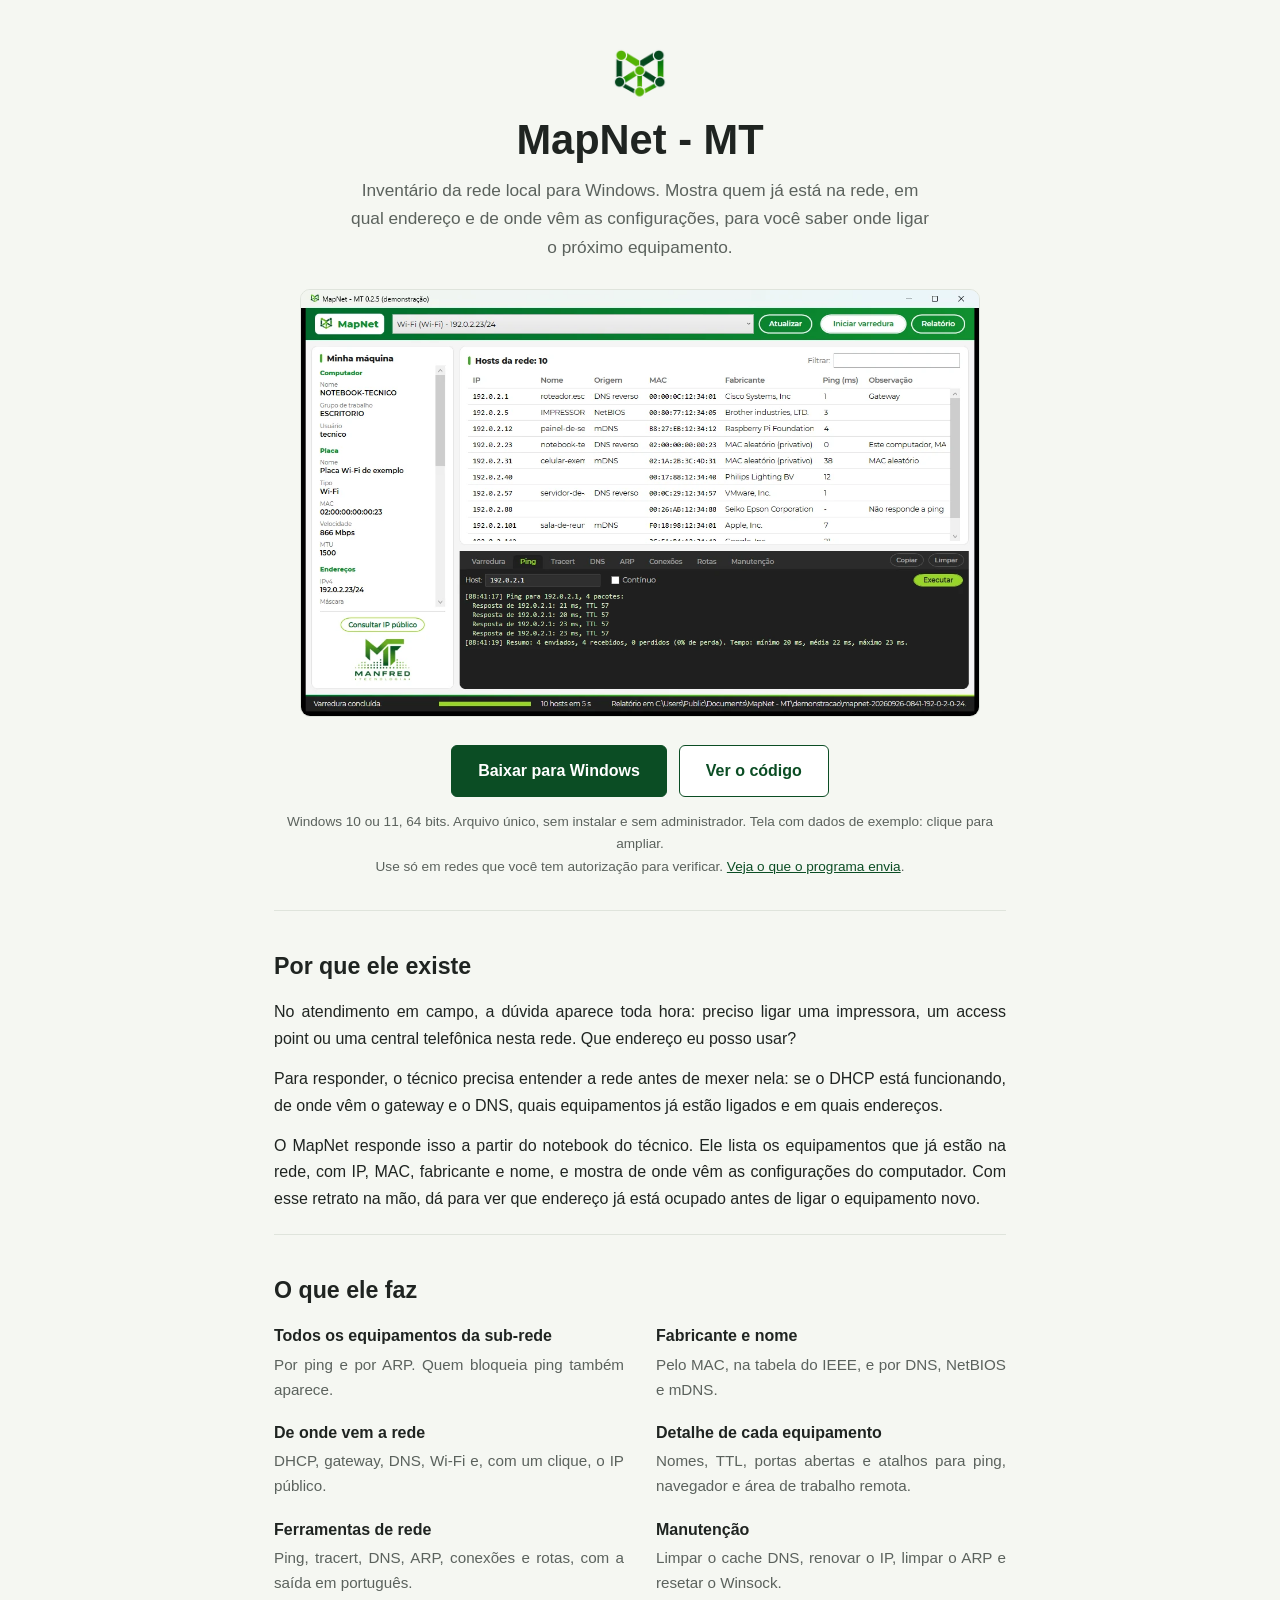
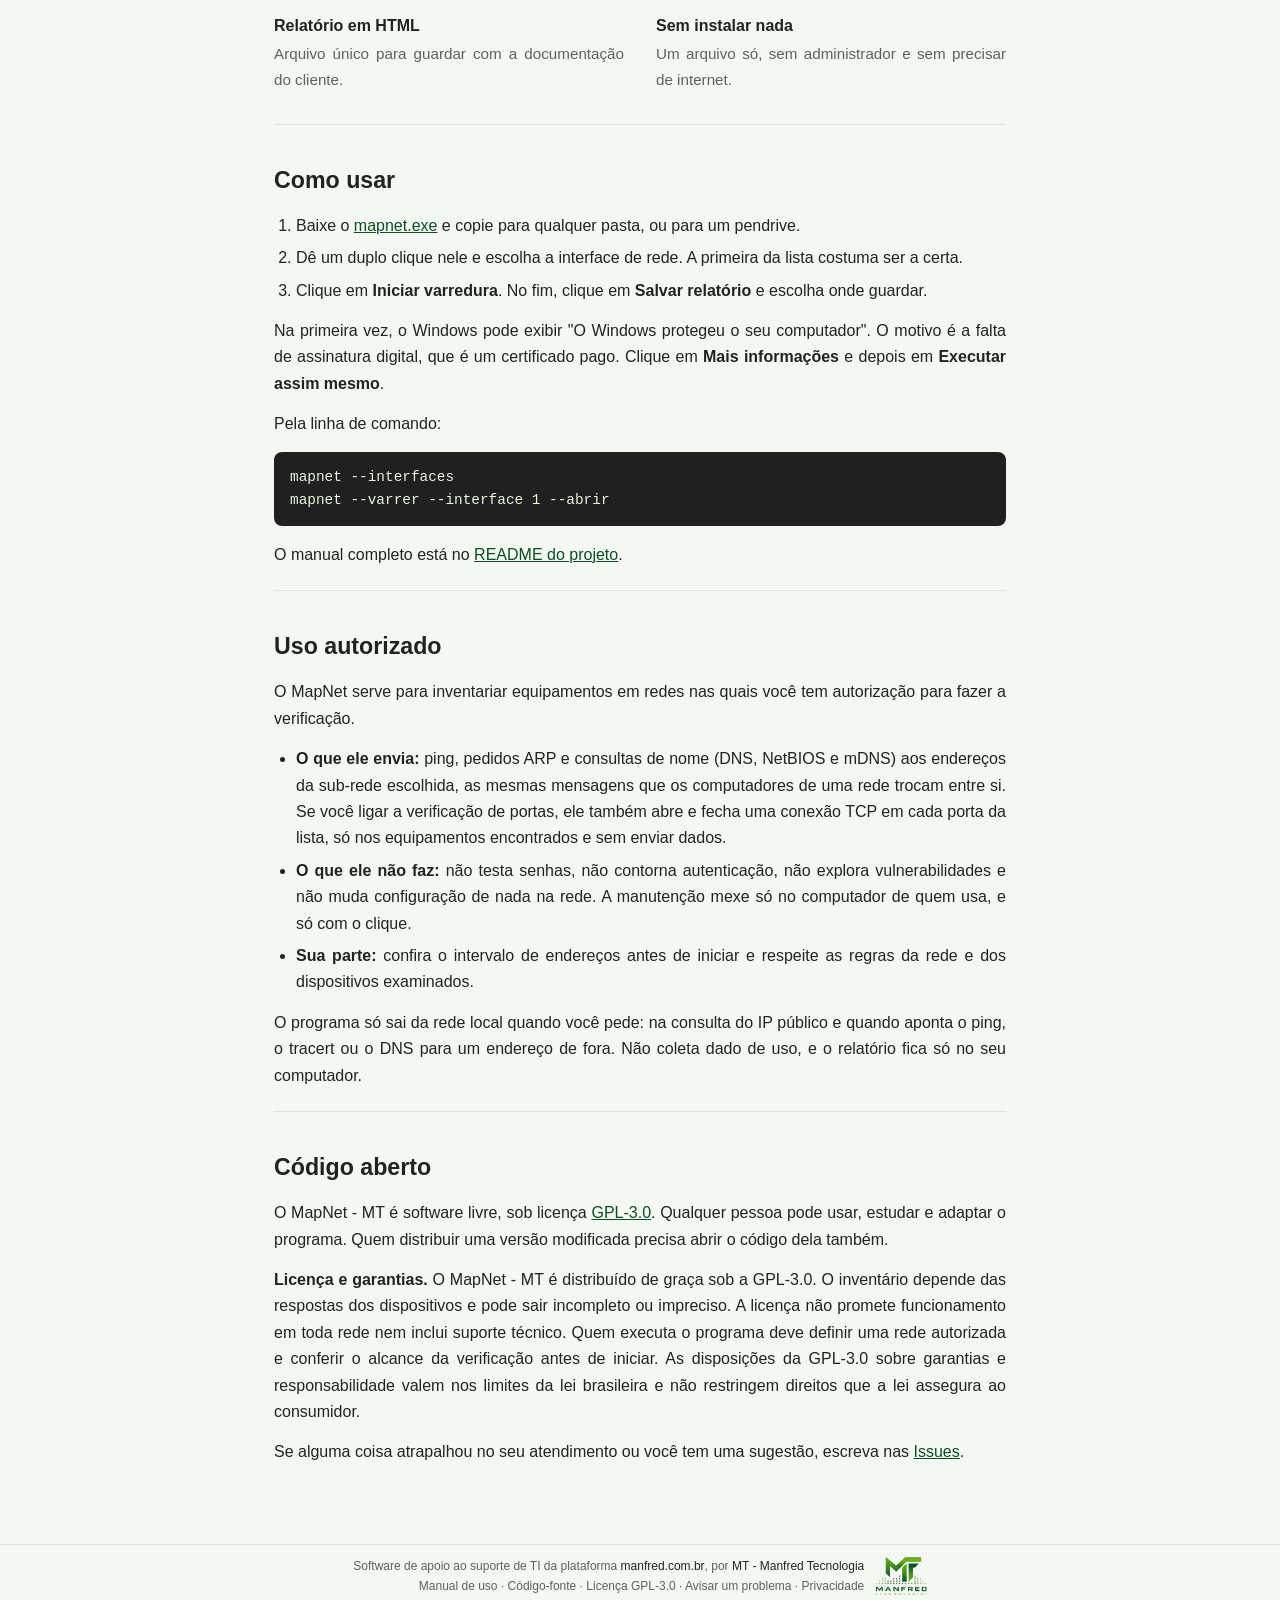
==== public/index.html @ d2693300 "Deixa o relatorio verde, salva so onde o tecnico escolher e sobe o IP publico Tres pedidos do Manfre" ====
<!DOCTYPE html>
<html lang="pt-BR">
<head>
<meta charset="utf-8">
<meta name="viewport" content="width=device-width, initial-scale=1">
<title>MapNet - MT - inventário da rede para Windows</title>
<meta name="description" content="Programa para Windows que mostra quem já está na rede local, em qual endereço e de onde vêm as configurações, para o técnico saber onde ligar o próximo equipamento. Arquivo único, sem instalar e sem administrador. Software livre, da MT - Manfred Tecnologia.">
<link rel="icon" type="image/png" sizes="32x32" href="img/favicon-32.png">
<link rel="apple-touch-icon" href="img/apple-touch-icon.png">
<meta property="og:title" content="MapNet - MT - inventário da rede para Windows">
<meta property="og:description" content="Mostra quem já está na rede, em qual endereço e de onde vêm as configurações. Gratuito e de código aberto.">
<meta property="og:type" content="website">
<meta property="og:url" content="https://mapnet.manfred.com.br/">
<meta property="og:image" content="https://mapnet.manfred.com.br/img/mapnet-simbolo.png">
<link rel="canonical" href="https://mapnet.manfred.com.br/">
<link rel="stylesheet" href="css/site.css">
</head>
<body>

<main>

<header class="topo">
  <img class="topo__simbolo" src="img/mapnet-simbolo.webp" alt="" width="56" height="56">
  <h1>MapNet - MT</h1>
  <p class="topo__frase">Inventário da rede local para Windows. Mostra quem já está na rede, em qual endereço e de onde vêm as configurações, para você saber onde ligar o próximo equipamento.</p>
  <figure class="tela">
    <button type="button" id="abrir-tela" aria-label="Ampliar a tela do programa"><img src="img/mapnet-tela.webp" width="1180" height="740" alt="Janela do MapNet - MT com a tabela de hosts, a coluna Minha máquina e o ping no console"></button>
    <dialog class="ampliada" id="tela-ampliada" aria-label="Tela do programa ampliada"><img src="img/mapnet-tela.webp" width="1180" height="740" alt="Janela do MapNet - MT ampliada"></dialog>
  </figure>
  <div class="acoes">
    <a class="btn btn--primario" href="https://github.com/manfredjr/mapnet/releases/latest/download/mapnet.exe">Baixar para Windows</a>
    <a class="btn btn--secundario" href="https://github.com/manfredjr/mapnet">Ver o código</a>
  </div>
  <p class="nota">Windows 10 ou 11, 64 bits. Arquivo único, sem instalar e sem administrador. Tela com dados de exemplo: clique para ampliar.</p>
  <p class="nota">Use só em redes que você tem autorização para verificar. <a href="#uso-autorizado">Veja o que o programa envia</a>.</p>
</header>

<section>
  <h2>Por que ele existe</h2>
  <p>No atendimento em campo, a dúvida aparece toda hora: preciso ligar uma impressora, um access point ou uma central telefônica nesta rede. Que endereço eu posso usar?</p>
  <p>Para responder, o técnico precisa entender a rede antes de mexer nela: se o DHCP está funcionando, de onde vêm o gateway e o DNS, quais equipamentos já estão ligados e em quais endereços.</p>
  <p>O MapNet responde isso a partir do notebook do técnico. Ele lista os equipamentos que já estão na rede, com IP, MAC, fabricante e nome, e mostra de onde vêm as configurações do computador. Com esse retrato na mão, dá para ver que endereço já está ocupado antes de ligar o equipamento novo.</p>
</section>

<section>
  <h2>O que ele faz</h2>
  <div class="itens">
    <div><h3>Todos os equipamentos da sub-rede</h3><p>Por ping e por ARP. Quem bloqueia ping também aparece.</p></div>
    <div><h3>Fabricante e nome</h3><p>Pelo MAC, na tabela do IEEE, e por DNS, NetBIOS e mDNS.</p></div>
    <div><h3>De onde vem a rede</h3><p>DHCP, gateway, DNS, Wi-Fi e, com um clique, o IP público.</p></div>
    <div><h3>Detalhe de cada equipamento</h3><p>Nomes, TTL, portas abertas e atalhos para ping, navegador e área de trabalho remota.</p></div>
    <div><h3>Ferramentas de rede</h3><p>Ping, tracert, DNS, ARP, conexões e rotas, com a saída em português.</p></div>
    <div><h3>Manutenção</h3><p>Limpar o cache DNS, renovar o IP, limpar o ARP e resetar o Winsock.</p></div>
    <div><h3>Relatório em HTML</h3><p>Arquivo único para guardar com a documentação do cliente.</p></div>
    <div><h3>Sem instalar nada</h3><p>Um arquivo só, sem administrador e sem precisar de internet.</p></div>
  </div>
</section>

<section>
  <h2>Como usar</h2>
  <ol>
    <li>Baixe o <a href="https://github.com/manfredjr/mapnet/releases/latest/download/mapnet.exe">mapnet.exe</a> e copie para qualquer pasta, ou para um pendrive.</li>
    <li>Dê um duplo clique nele e escolha a interface de rede. A primeira da lista costuma ser a certa.</li>
    <li>Clique em <strong>Iniciar varredura</strong>. No fim, clique em <strong>Salvar relatório</strong> e escolha onde guardar.</li>
  </ol>
  <p>Na primeira vez, o Windows pode exibir "O Windows protegeu o seu computador". O motivo é a falta de assinatura digital, que é um certificado pago. Clique em <strong>Mais informações</strong> e depois em <strong>Executar assim mesmo</strong>.</p>
  <p>Pela linha de comando:</p>
  <pre>mapnet --interfaces
mapnet --varrer --interface 1 --abrir</pre>
  <p>O manual completo está no <a href="https://github.com/manfredjr/mapnet#readme">README do projeto</a>.</p>
</section>

<section id="uso-autorizado">
  <h2>Uso autorizado</h2>
  <p>O MapNet serve para inventariar equipamentos em redes nas quais você tem autorização para fazer a verificação.</p>
  <ul>
    <li><strong>O que ele envia:</strong> ping, pedidos ARP e consultas de nome (DNS, NetBIOS e mDNS) aos endereços da sub-rede escolhida, as mesmas mensagens que os computadores de uma rede trocam entre si. Se você ligar a verificação de portas, ele também abre e fecha uma conexão TCP em cada porta da lista, só nos equipamentos encontrados e sem enviar dados.</li>
    <li><strong>O que ele não faz:</strong> não testa senhas, não contorna autenticação, não explora vulnerabilidades e não muda configuração de nada na rede. A manutenção mexe só no computador de quem usa, e só com o clique.</li>
    <li><strong>Sua parte:</strong> confira o intervalo de endereços antes de iniciar e respeite as regras da rede e dos dispositivos examinados.</li>
  </ul>
  <p>O programa só sai da rede local quando você pede: na consulta do IP público e quando aponta o ping, o tracert ou o DNS para um endereço de fora. Não coleta dado de uso, e o relatório fica só no seu computador.</p>
</section>

<section>
  <h2>Código aberto</h2>
  <p>O MapNet - MT é software livre, sob licença <a href="https://github.com/manfredjr/mapnet/blob/main/LICENSE">GPL-3.0</a>. Qualquer pessoa pode usar, estudar e adaptar o programa. Quem distribuir uma versão modificada precisa abrir o código dela também.</p>
  <p><strong>Licença e garantias.</strong> O MapNet - MT é distribuído de graça sob a GPL-3.0. O inventário depende das respostas dos dispositivos e pode sair incompleto ou impreciso. A licença não promete funcionamento em toda rede nem inclui suporte técnico. Quem executa o programa deve definir uma rede autorizada e conferir o alcance da verificação antes de iniciar. As disposições da GPL-3.0 sobre garantias e responsabilidade valem nos limites da lei brasileira e não restringem direitos que a lei assegura ao consumidor.</p>
  <p>Se alguma coisa atrapalhou no seu atendimento ou você tem uma sugestão, escreva nas <a href="https://github.com/manfredjr/mapnet/issues">Issues</a>.</p>
</section>

</main>

<footer class="rodape">
  <div class="rodape__base">
    <div class="rodape__credito">
      <p>Software de apoio ao suporte de TI da plataforma <a href="https://www.manfred.com.br" target="_blank" rel="noopener"><strong>manfred.com.br</strong></a>, por <a href="https://www.manfred.com.br" target="_blank" rel="noopener"><strong>MT - Manfred Tecnologia</strong></a></p>
      <p>
        <a href="https://github.com/manfredjr/mapnet#readme">Manual de uso</a> &middot;
        <a href="https://github.com/manfredjr/mapnet">Código-fonte</a> &middot;
        <a href="https://github.com/manfredjr/mapnet/blob/main/LICENSE">Licença GPL-3.0</a> &middot;
        <a href="https://github.com/manfredjr/mapnet/issues">Avisar um problema</a> &middot;
        <a href="privacidade.html">Privacidade</a>
      </p>
    </div>
    <a class="rodape__selo" href="https://www.manfred.com.br" target="_blank" rel="noopener" aria-label="MT - Manfred Tecnologia">
      <img src="img/logo-128.webp" alt="MT - Manfred Tecnologia" width="85" height="64" loading="lazy">
    </a>
  </div>
</footer>

<script>
  // Amplia a tela do programa. O Esc fecha pelo proprio dialog; o clique na imagem ampliada tambem fecha.
  (function () {
    var janela = document.getElementById("tela-ampliada");
    document.getElementById("abrir-tela").addEventListener("click", function () { janela.showModal(); });
    janela.addEventListener("click", function () { janela.close(); });
  })();
</script>
</body>
</html>
---- public/css/site.css ----
/* Estilo do site do MapNet - MT, no mesmo padrão dos outros produtos da MT:
   coluna única e estreita, texto curto, superfícies planas. */
:root {
  --verde-escuro: #0b4d24;
  --verde: #0F8F2F;
  --verde-claro: #9AD52B;
  --fundo: #f5f7f2;
  --texto: #1f2421;
  --suave: #5b625d;
  --borda: #dfe4dc;
  --grafite: #202020;
  --branco: #ffffff;
}
*, *::before, *::after { box-sizing: border-box; margin: 0; padding: 0; }
body {
  font-family: -apple-system, BlinkMacSystemFont, "Segoe UI", Roboto, Arial, sans-serif;
  font-size: 16px; line-height: 1.65; color: var(--texto); background: var(--fundo);
  display: flex; flex-direction: column; min-height: 100vh;
}
main { flex: 1; width: 100%; max-width: 780px; margin: 0 auto; padding: 0 24px 56px; }
img { max-width: 100%; display: block; height: auto; }
a { color: var(--verde-escuro); }

/* Topo */
.topo { text-align: center; padding: 48px 0 32px; border-bottom: 1px solid var(--borda); }
.topo__simbolo { width: 56px; height: 56px; margin: 0 auto 12px; }
.topo h1 { font-size: 2.6rem; font-weight: 800; line-height: 1.15; margin-bottom: 12px; }
.topo__frase { color: var(--suave); font-size: 1.08rem; max-width: 34em; margin: 0 auto 28px; }
.tela { margin: 0 auto 28px; max-width: 680px; }
.tela button { display: block; width: 100%; padding: 0; border: 0; background: none; cursor: zoom-in; }
.tela img { width: 100%; border-radius: 10px; border: 1px solid var(--borda); }
.ampliada { border: 0; padding: 0; background: none; max-width: 96vw; max-height: 94vh; margin: auto; cursor: zoom-out; }
.ampliada::backdrop { background: rgba(0, 0, 0, 0.78); }
.ampliada img { max-width: 96vw; max-height: 94vh; width: auto; border-radius: 8px; }
.acoes { display: flex; justify-content: center; flex-wrap: wrap; gap: 12px; margin-bottom: 14px; }
.btn { display: inline-block; padding: 12px 26px; border-radius: 6px; font-weight: 600; text-decoration: none; border: 1px solid var(--verde-escuro); }
.btn--primario { background: var(--verde-escuro); color: var(--branco); }
.btn--primario:hover { background: var(--verde); border-color: var(--verde); }
.btn--secundario { color: var(--verde-escuro); background: var(--branco); }
.btn--secundario:hover { background: var(--fundo); }
.nota { font-size: 0.85rem; color: var(--suave); }

/* Seções */
section { padding: 36px 0 8px; border-bottom: 1px solid var(--borda); }
section:last-of-type { border-bottom: 0; }
h2 { font-size: 1.45rem; font-weight: 700; margin-bottom: 14px; }
section p { margin-bottom: 14px; }
/* Texto corrido justificado, com hifenização pelo idioma da página (lang="pt-BR").
   O topo e o rodapé continuam centralizados. */
section p, section li { text-align: justify; hyphens: auto; -webkit-hyphens: auto; }
.itens { display: grid; grid-template-columns: repeat(2, 1fr); gap: 18px 32px; margin-bottom: 24px; }
@media (max-width: 640px) { .itens { grid-template-columns: 1fr; } .topo h1 { font-size: 2.1rem; } }
.itens h3 { font-size: 1rem; font-weight: 700; margin-bottom: 2px; }
.itens p { color: var(--suave); font-size: 0.95rem; margin: 0; }
ol, ul { padding-left: 22px; margin-bottom: 14px; }
li { margin-bottom: 6px; }
pre { background: var(--grafite); color: #e8f5d8; border-radius: 8px; padding: 14px 16px; overflow-x: auto; margin-bottom: 16px; font: 0.9rem/1.6 Consolas, "Courier New", monospace; }

/* Rodapé */
/* Mesmo formato do rodapé do CronoAula: fundo da página, linha fina em cima,
   letra pequena na cor apagada e o logo da MT ao lado. Só os nomes ganham destaque. */
.rodape { border-top: 1px solid var(--borda); color: var(--suave); }
.rodape a { color: var(--suave); text-decoration: none; }
.rodape a:hover { text-decoration: underline; }
.rodape__base { padding: 12px 16px; font-size: 0.75rem; display: flex; align-items: center; justify-content: center; gap: 12px; flex-wrap: wrap; max-width: 780px; margin: 0 auto; }
.rodape__credito { text-align: right; line-height: 1.5; }
.rodape__credito p + p { margin-top: 2px; }
.rodape__credito strong { color: var(--texto); font-weight: 500; }
/* O logo tem a altura das duas linhas do crédito: 2 x 1.5em mais 2px entre elas. */
.rodape__selo { display: flex; align-items: center; }
.rodape__selo img { height: calc(3em + 2px); width: auto; }
@media (max-width: 600px) { .rodape__credito { text-align: center; } .rodape__selo { order: -1; } }
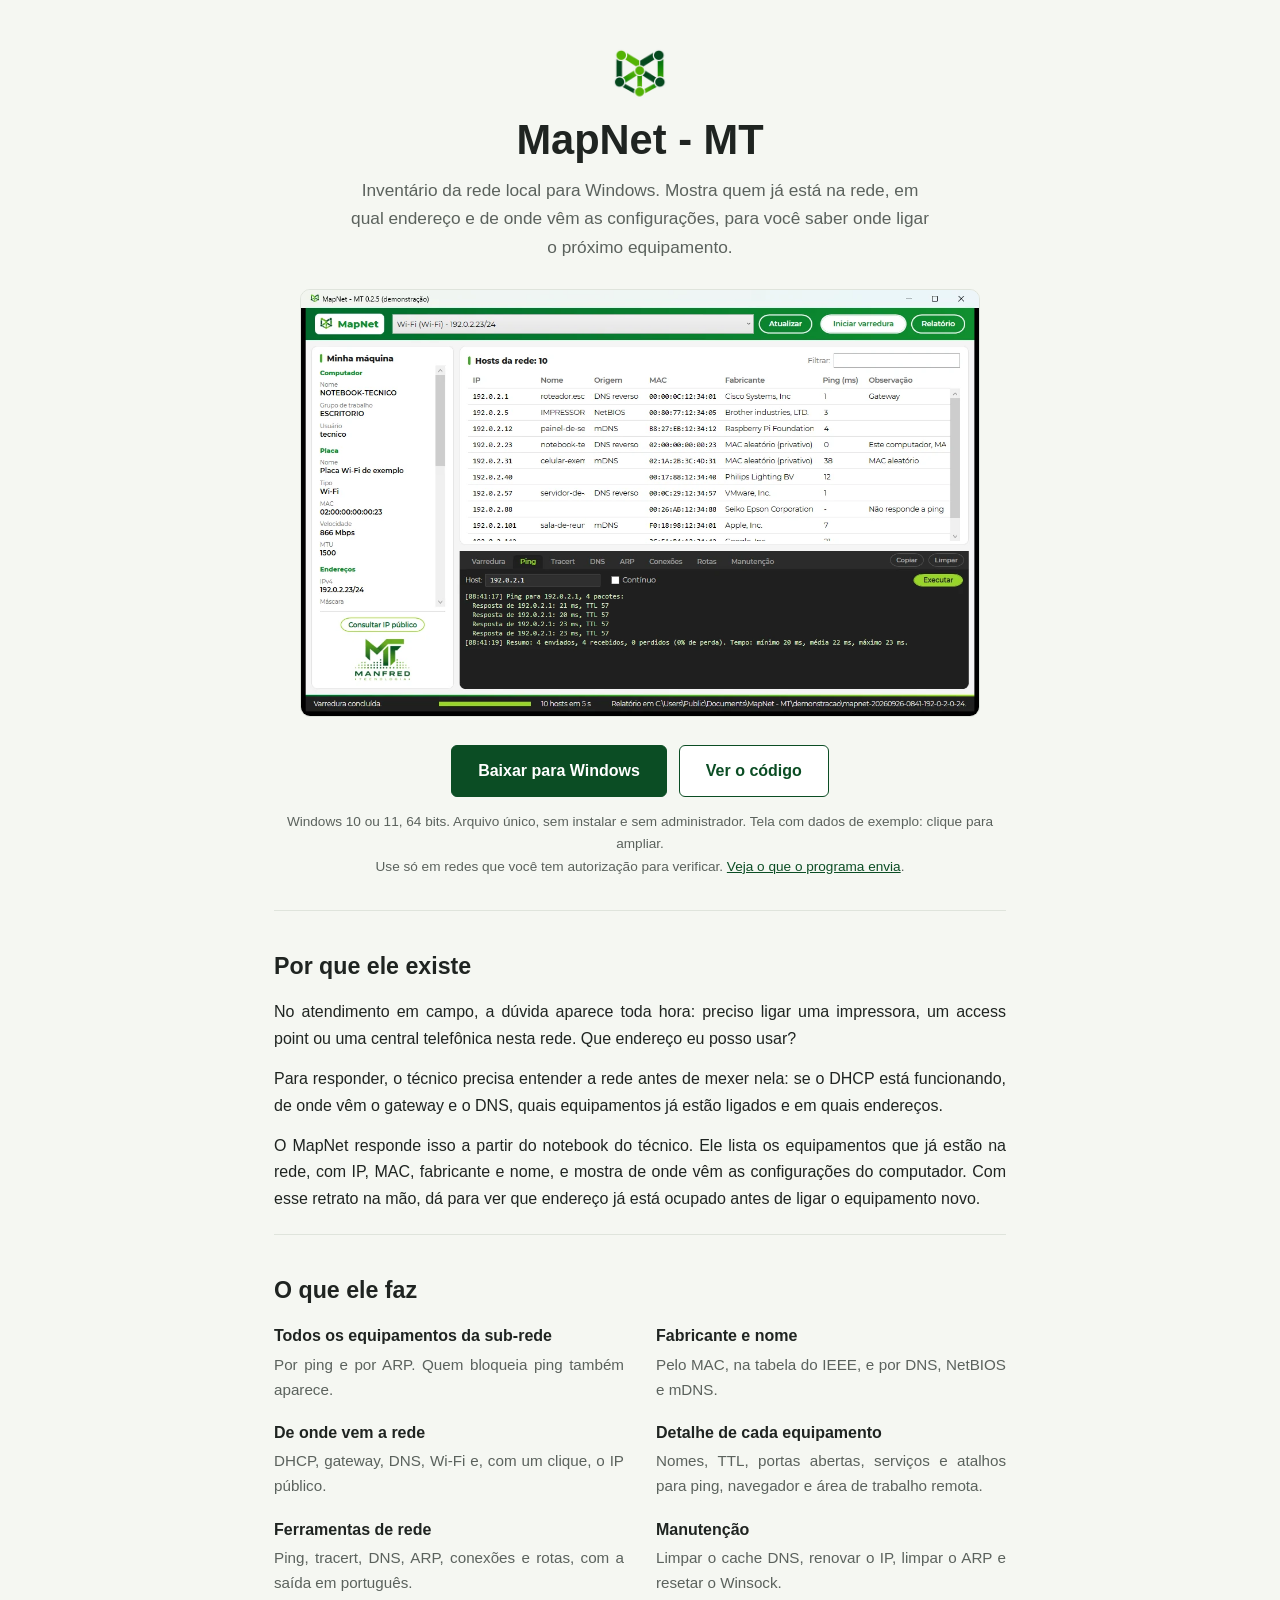
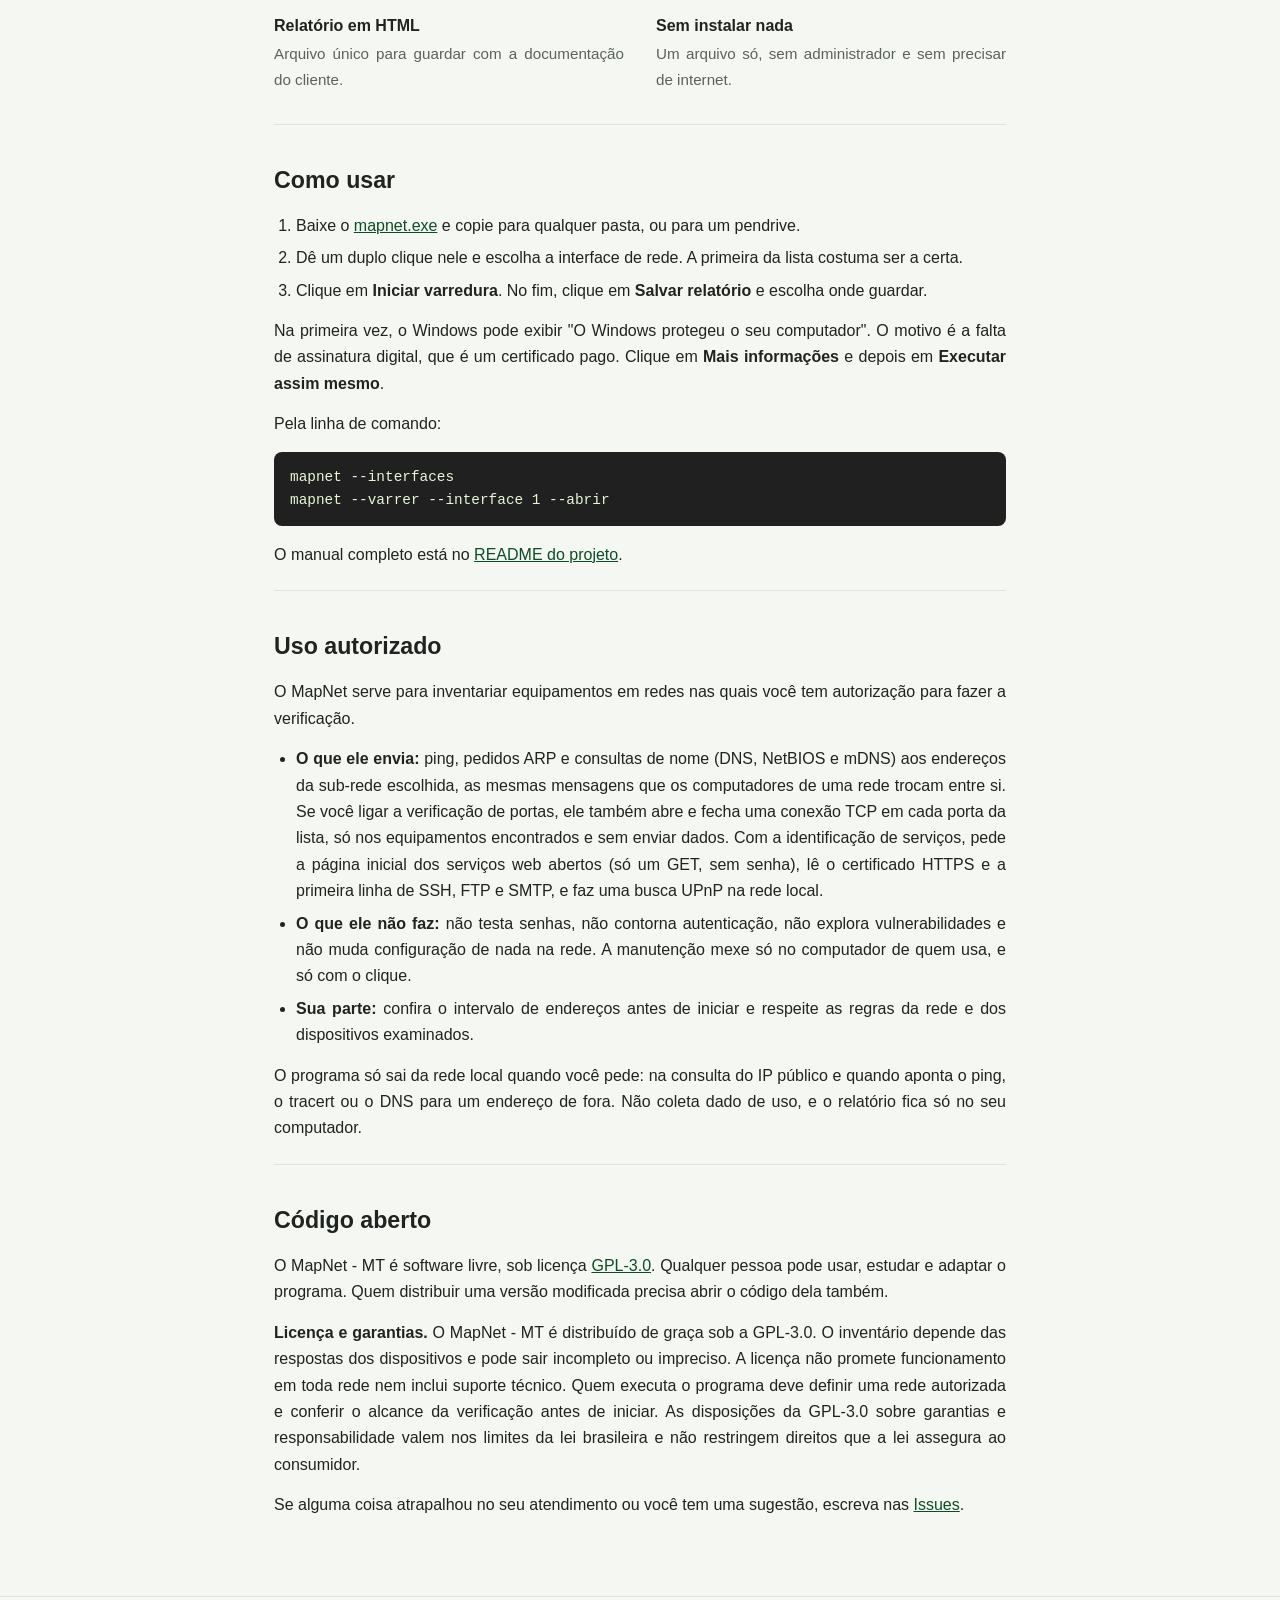
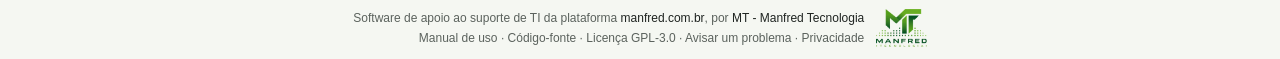
==== commit d7b27d1e: "Identifica os servicos das portas abertas Fatia 8, que sai como v0.4.0. Nas portas que a etapa de po" ====
--- a/public/index.html
+++ b/public/index.html
@@ -48,7 +48,7 @@
     <div><h3>Todos os equipamentos da sub-rede</h3><p>Por ping e por ARP. Quem bloqueia ping também aparece.</p></div>
     <div><h3>Fabricante e nome</h3><p>Pelo MAC, na tabela do IEEE, e por DNS, NetBIOS e mDNS.</p></div>
     <div><h3>De onde vem a rede</h3><p>DHCP, gateway, DNS, Wi-Fi e, com um clique, o IP público.</p></div>
-    <div><h3>Detalhe de cada equipamento</h3><p>Nomes, TTL, portas abertas e atalhos para ping, navegador e área de trabalho remota.</p></div>
+    <div><h3>Detalhe de cada equipamento</h3><p>Nomes, TTL, portas abertas, serviços e atalhos para ping, navegador e área de trabalho remota.</p></div>
     <div><h3>Ferramentas de rede</h3><p>Ping, tracert, DNS, ARP, conexões e rotas, com a saída em português.</p></div>
     <div><h3>Manutenção</h3><p>Limpar o cache DNS, renovar o IP, limpar o ARP e resetar o Winsock.</p></div>
     <div><h3>Relatório em HTML</h3><p>Arquivo único para guardar com a documentação do cliente.</p></div>
@@ -74,7 +74,7 @@
   <h2>Uso autorizado</h2>
   <p>O MapNet serve para inventariar equipamentos em redes nas quais você tem autorização para fazer a verificação.</p>
   <ul>
-    <li><strong>O que ele envia:</strong> ping, pedidos ARP e consultas de nome (DNS, NetBIOS e mDNS) aos endereços da sub-rede escolhida, as mesmas mensagens que os computadores de uma rede trocam entre si. Se você ligar a verificação de portas, ele também abre e fecha uma conexão TCP em cada porta da lista, só nos equipamentos encontrados e sem enviar dados.</li>
+    <li><strong>O que ele envia:</strong> ping, pedidos ARP e consultas de nome (DNS, NetBIOS e mDNS) aos endereços da sub-rede escolhida, as mesmas mensagens que os computadores de uma rede trocam entre si. Se você ligar a verificação de portas, ele também abre e fecha uma conexão TCP em cada porta da lista, só nos equipamentos encontrados e sem enviar dados. Com a identificação de serviços, pede a página inicial dos serviços web abertos (só um GET, sem senha), lê o certificado HTTPS e a primeira linha de SSH, FTP e SMTP, e faz uma busca UPnP na rede local.</li>
     <li><strong>O que ele não faz:</strong> não testa senhas, não contorna autenticação, não explora vulnerabilidades e não muda configuração de nada na rede. A manutenção mexe só no computador de quem usa, e só com o clique.</li>
     <li><strong>Sua parte:</strong> confira o intervalo de endereços antes de iniciar e respeite as regras da rede e dos dispositivos examinados.</li>
   </ul>
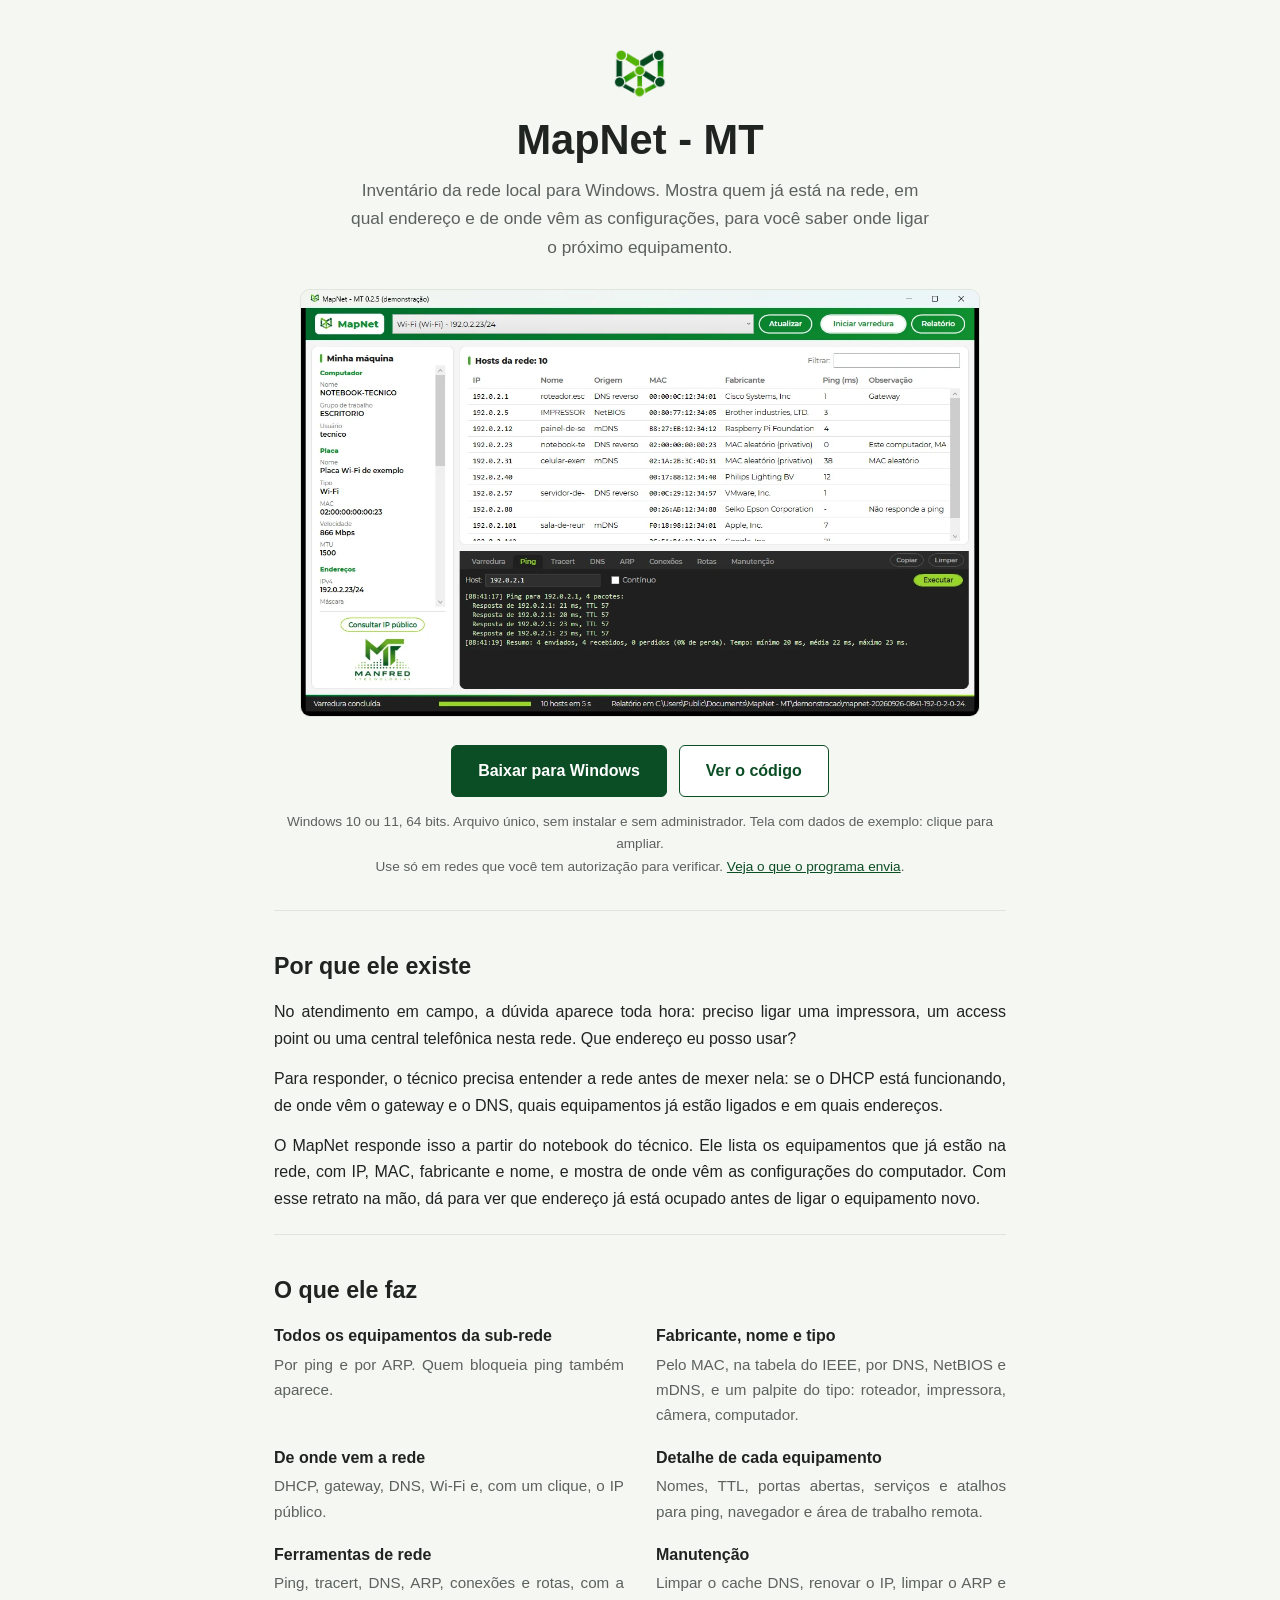
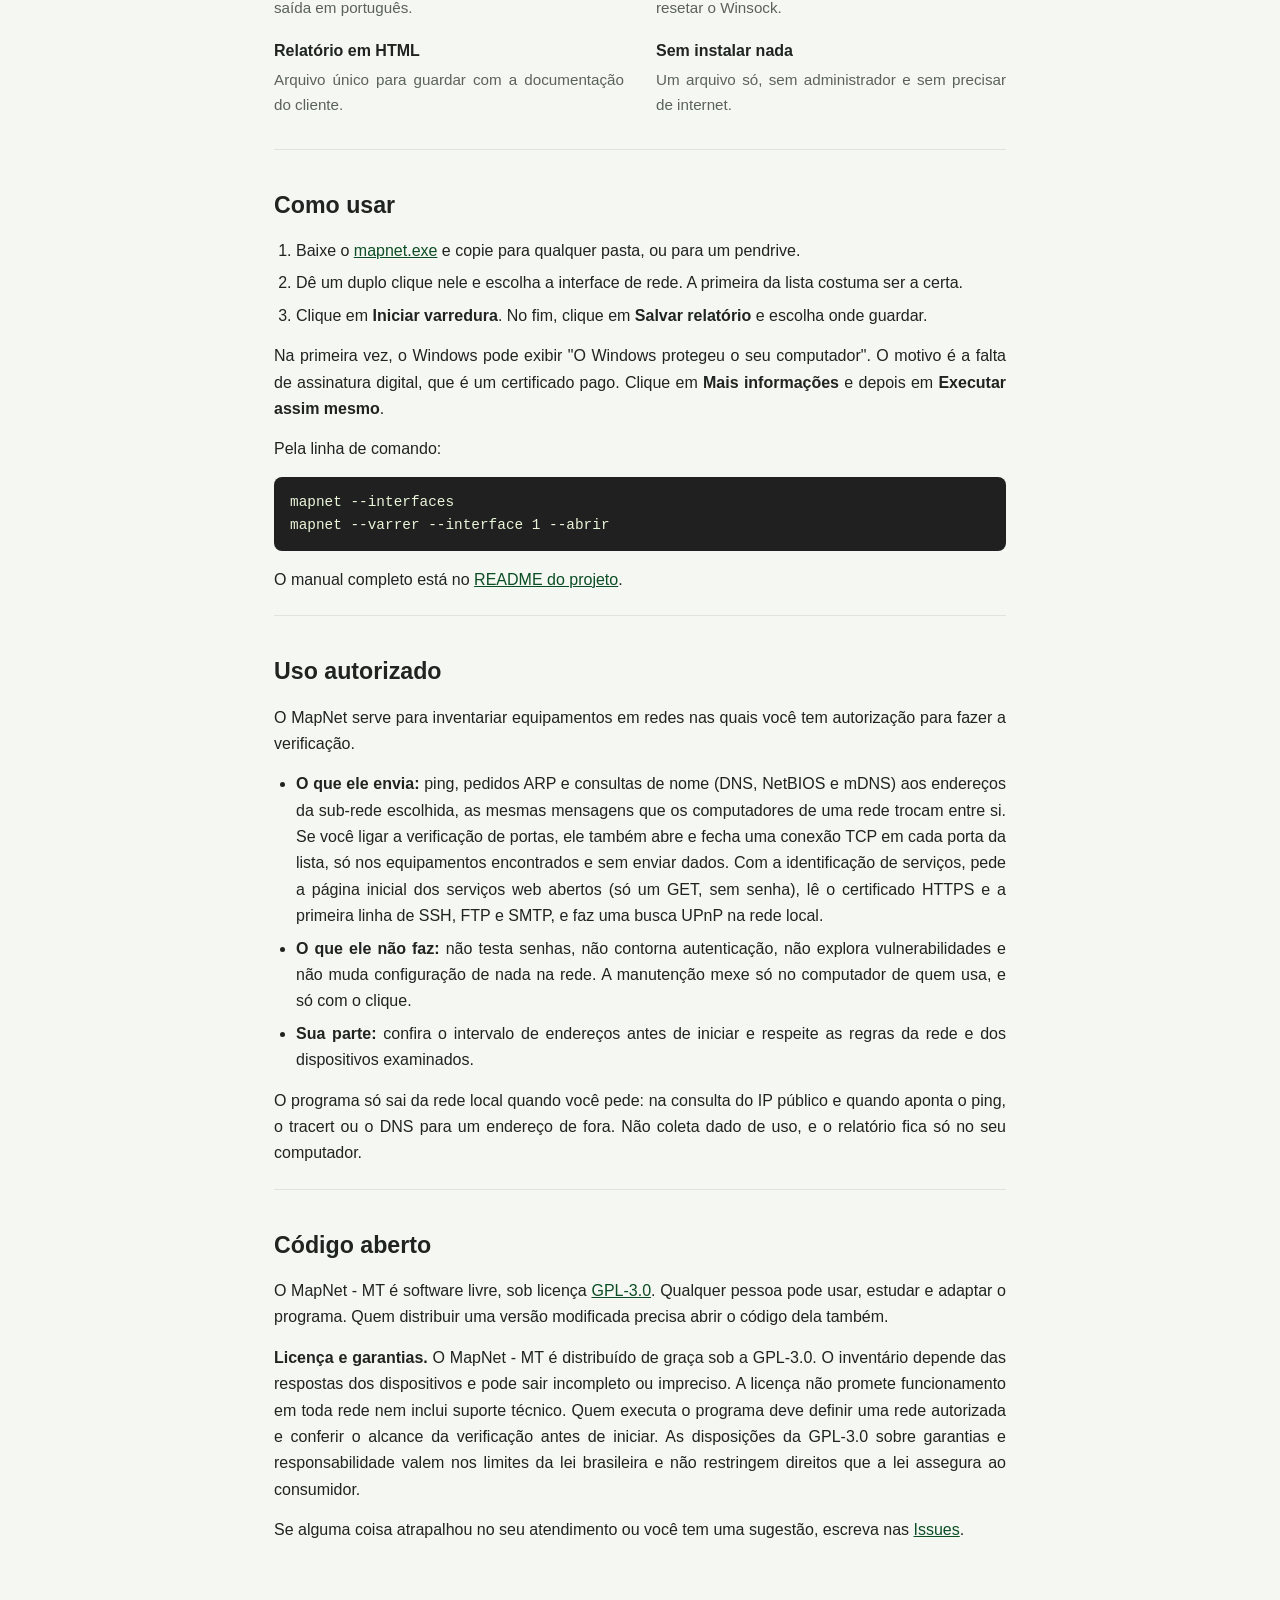
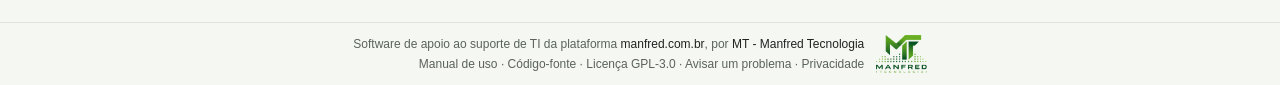
==== commit dbd53c66: "Classifica o tipo provavel de cada equipamento Fatia 9, que sai como v0.5.0, escrita com o plano no " ====
--- a/public/index.html
+++ b/public/index.html
@@ -46,7 +46,7 @@
   <h2>O que ele faz</h2>
   <div class="itens">
     <div><h3>Todos os equipamentos da sub-rede</h3><p>Por ping e por ARP. Quem bloqueia ping também aparece.</p></div>
-    <div><h3>Fabricante e nome</h3><p>Pelo MAC, na tabela do IEEE, e por DNS, NetBIOS e mDNS.</p></div>
+    <div><h3>Fabricante, nome e tipo</h3><p>Pelo MAC, na tabela do IEEE, por DNS, NetBIOS e mDNS, e um palpite do tipo: roteador, impressora, câmera, computador.</p></div>
     <div><h3>De onde vem a rede</h3><p>DHCP, gateway, DNS, Wi-Fi e, com um clique, o IP público.</p></div>
     <div><h3>Detalhe de cada equipamento</h3><p>Nomes, TTL, portas abertas, serviços e atalhos para ping, navegador e área de trabalho remota.</p></div>
     <div><h3>Ferramentas de rede</h3><p>Ping, tracert, DNS, ARP, conexões e rotas, com a saída em português.</p></div>
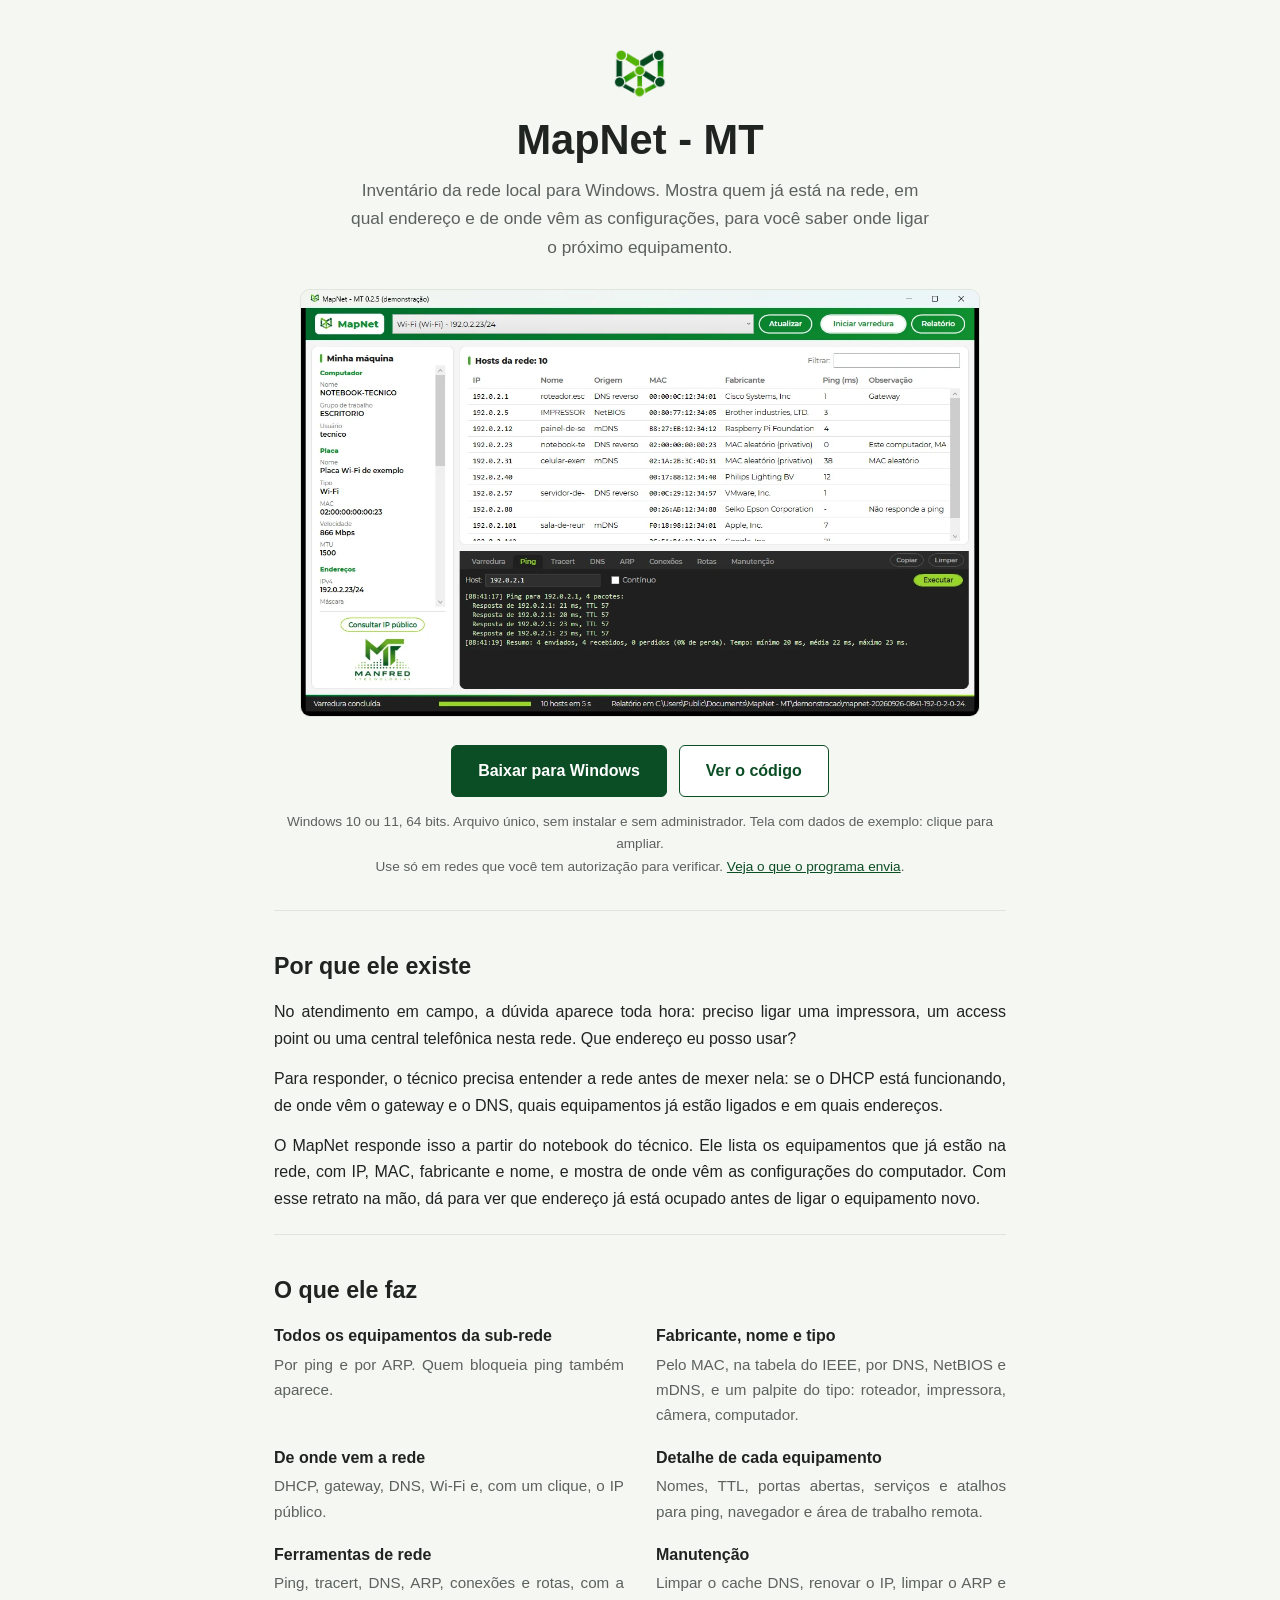
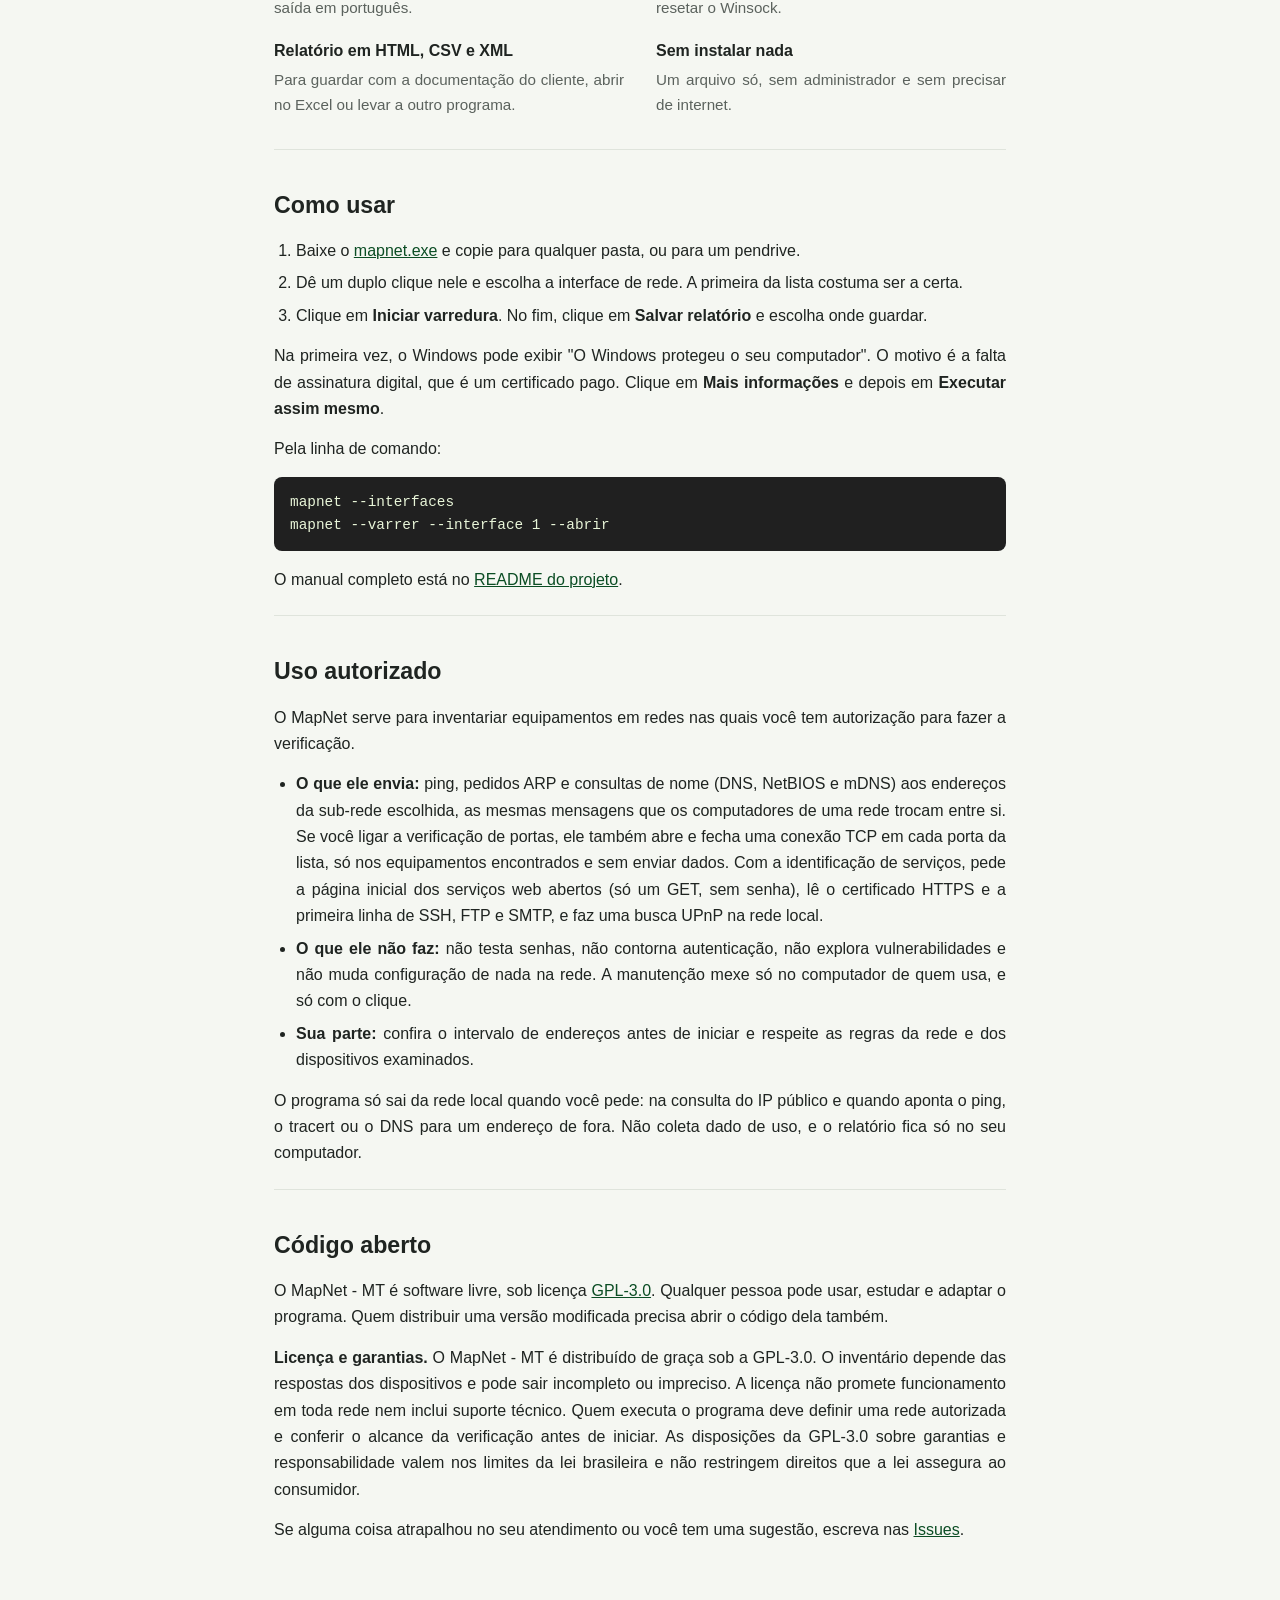
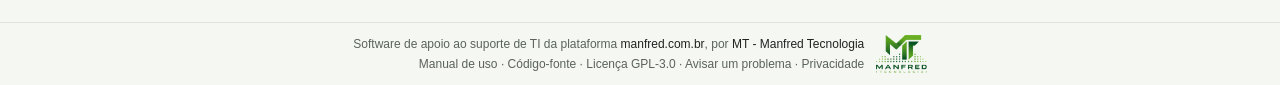
==== commit 38b78da0: "Grava o relatorio tambem em CSV e XML Fatia 10, que fecha a versao 1.0 e sai como v1.0.0.  O CSV tem" ====
--- a/public/index.html
+++ b/public/index.html
@@ -51,7 +51,7 @@
     <div><h3>Detalhe de cada equipamento</h3><p>Nomes, TTL, portas abertas, serviços e atalhos para ping, navegador e área de trabalho remota.</p></div>
     <div><h3>Ferramentas de rede</h3><p>Ping, tracert, DNS, ARP, conexões e rotas, com a saída em português.</p></div>
     <div><h3>Manutenção</h3><p>Limpar o cache DNS, renovar o IP, limpar o ARP e resetar o Winsock.</p></div>
-    <div><h3>Relatório em HTML</h3><p>Arquivo único para guardar com a documentação do cliente.</p></div>
+    <div><h3>Relatório em HTML, CSV e XML</h3><p>Para guardar com a documentação do cliente, abrir no Excel ou levar a outro programa.</p></div>
     <div><h3>Sem instalar nada</h3><p>Um arquivo só, sem administrador e sem precisar de internet.</p></div>
   </div>
 </section>
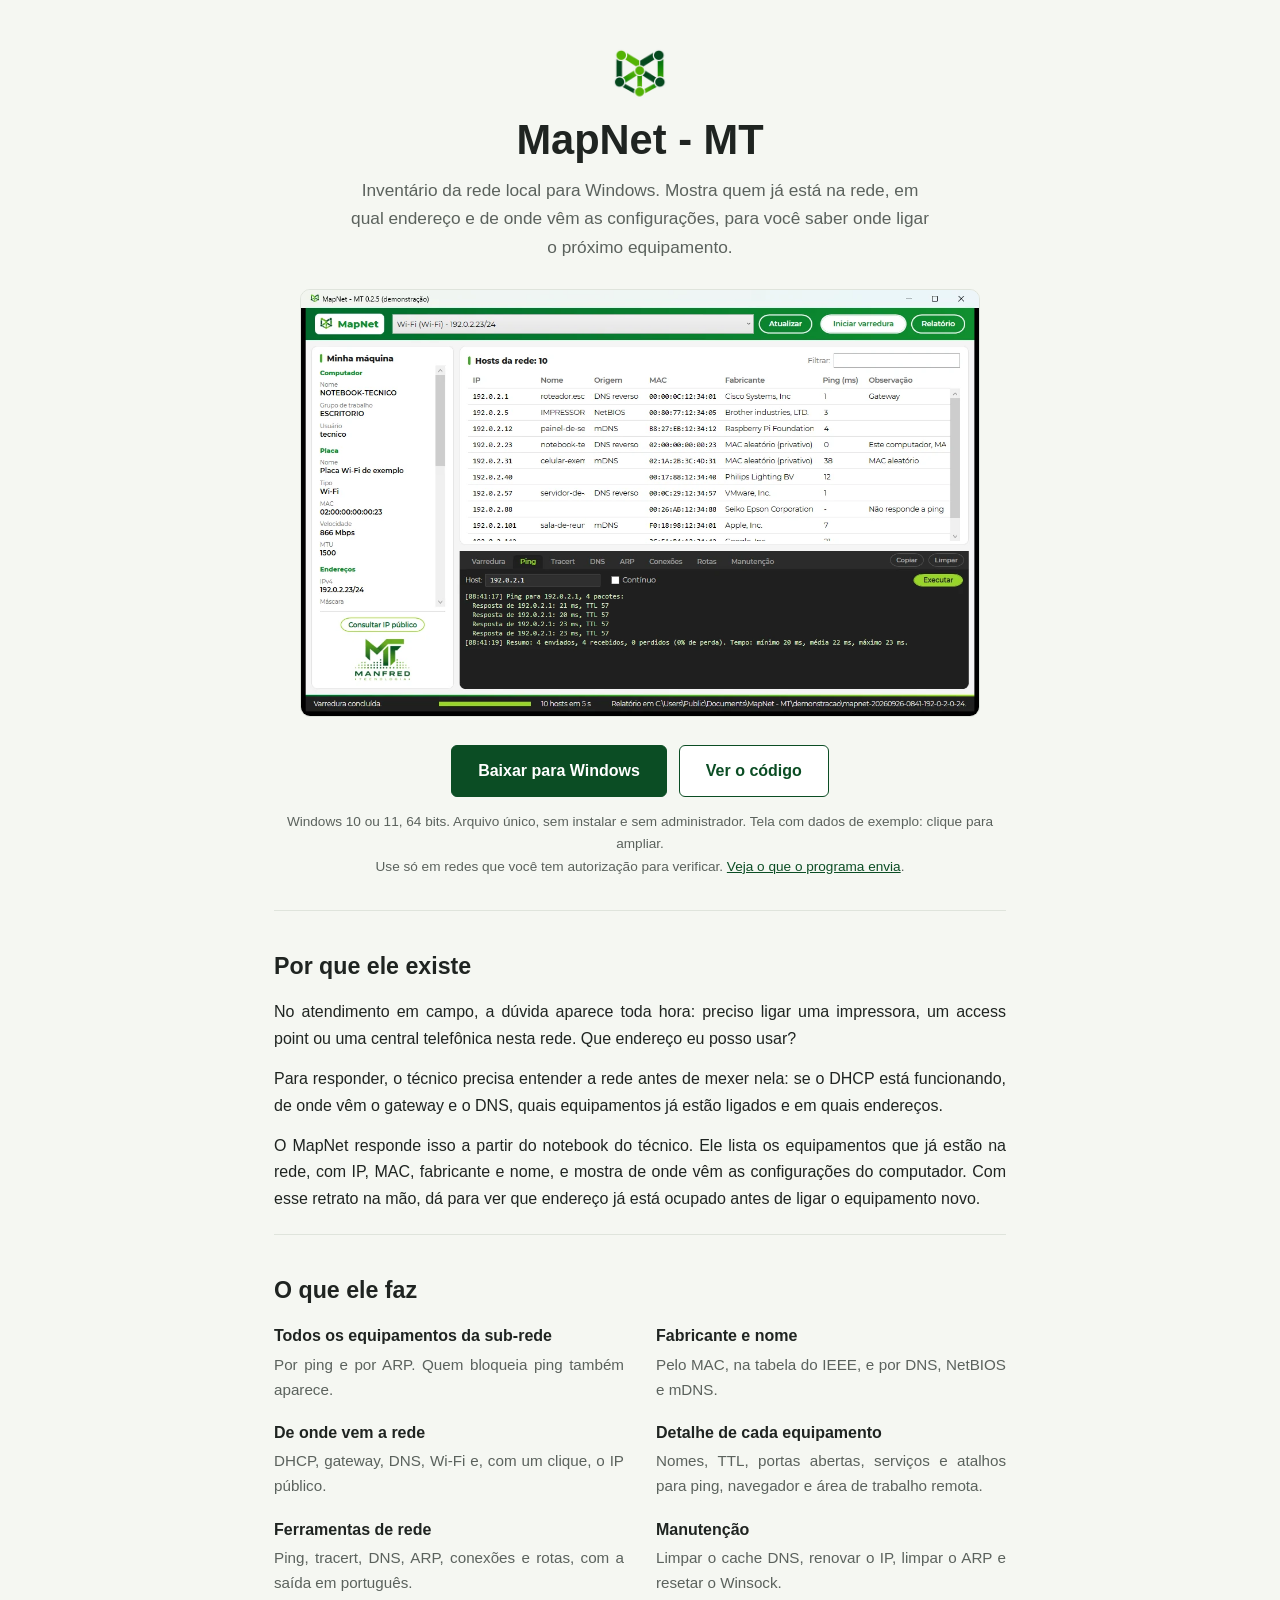
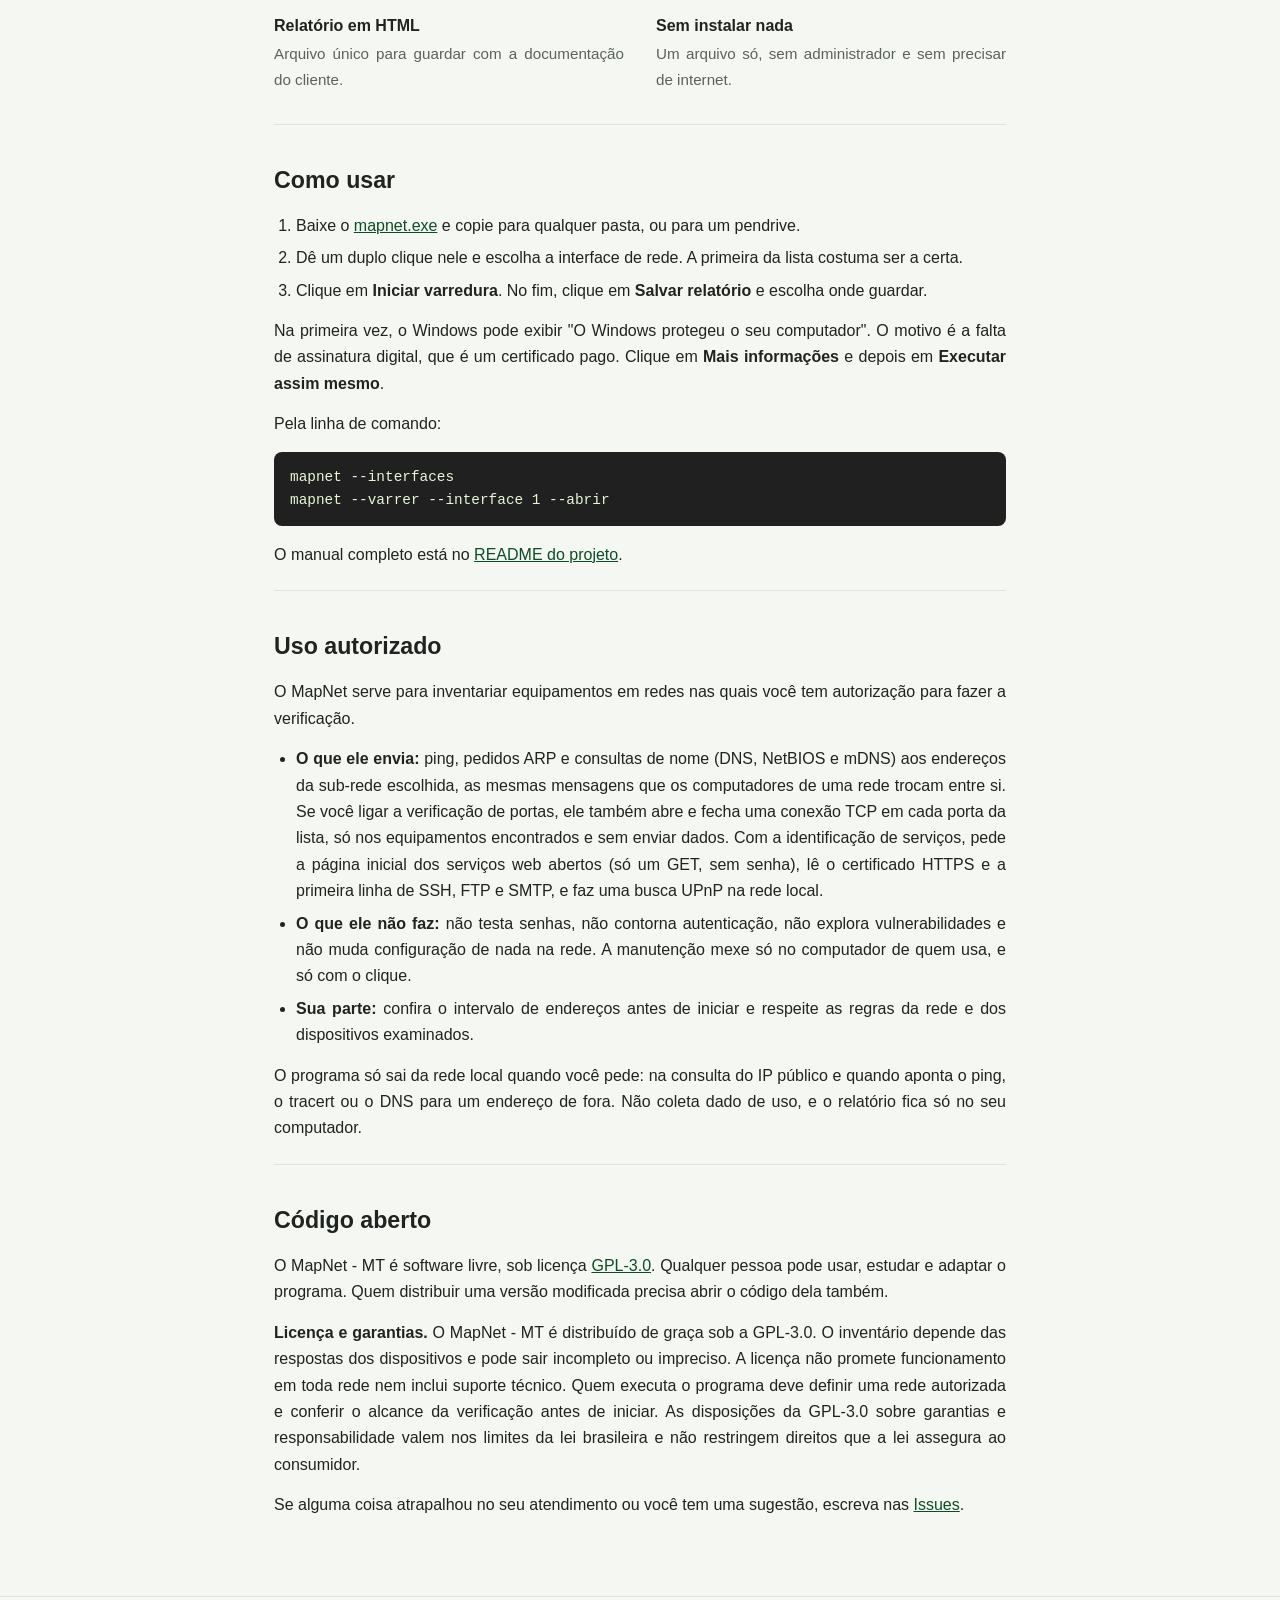
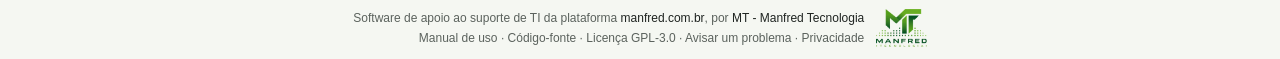
==== commit ee7dba7e: "Junta o PR #34: identificacao de servicos Autores: Manfred Heil Junior" ====
--- a/public/index.html
+++ b/public/index.html
@@ -46,12 +46,12 @@
   <h2>O que ele faz</h2>
   <div class="itens">
     <div><h3>Todos os equipamentos da sub-rede</h3><p>Por ping e por ARP. Quem bloqueia ping também aparece.</p></div>
-    <div><h3>Fabricante, nome e tipo</h3><p>Pelo MAC, na tabela do IEEE, por DNS, NetBIOS e mDNS, e um palpite do tipo: roteador, impressora, câmera, computador.</p></div>
+    <div><h3>Fabricante e nome</h3><p>Pelo MAC, na tabela do IEEE, e por DNS, NetBIOS e mDNS.</p></div>
     <div><h3>De onde vem a rede</h3><p>DHCP, gateway, DNS, Wi-Fi e, com um clique, o IP público.</p></div>
     <div><h3>Detalhe de cada equipamento</h3><p>Nomes, TTL, portas abertas, serviços e atalhos para ping, navegador e área de trabalho remota.</p></div>
     <div><h3>Ferramentas de rede</h3><p>Ping, tracert, DNS, ARP, conexões e rotas, com a saída em português.</p></div>
     <div><h3>Manutenção</h3><p>Limpar o cache DNS, renovar o IP, limpar o ARP e resetar o Winsock.</p></div>
-    <div><h3>Relatório em HTML, CSV e XML</h3><p>Para guardar com a documentação do cliente, abrir no Excel ou levar a outro programa.</p></div>
+    <div><h3>Relatório em HTML</h3><p>Arquivo único para guardar com a documentação do cliente.</p></div>
     <div><h3>Sem instalar nada</h3><p>Um arquivo só, sem administrador e sem precisar de internet.</p></div>
   </div>
 </section>
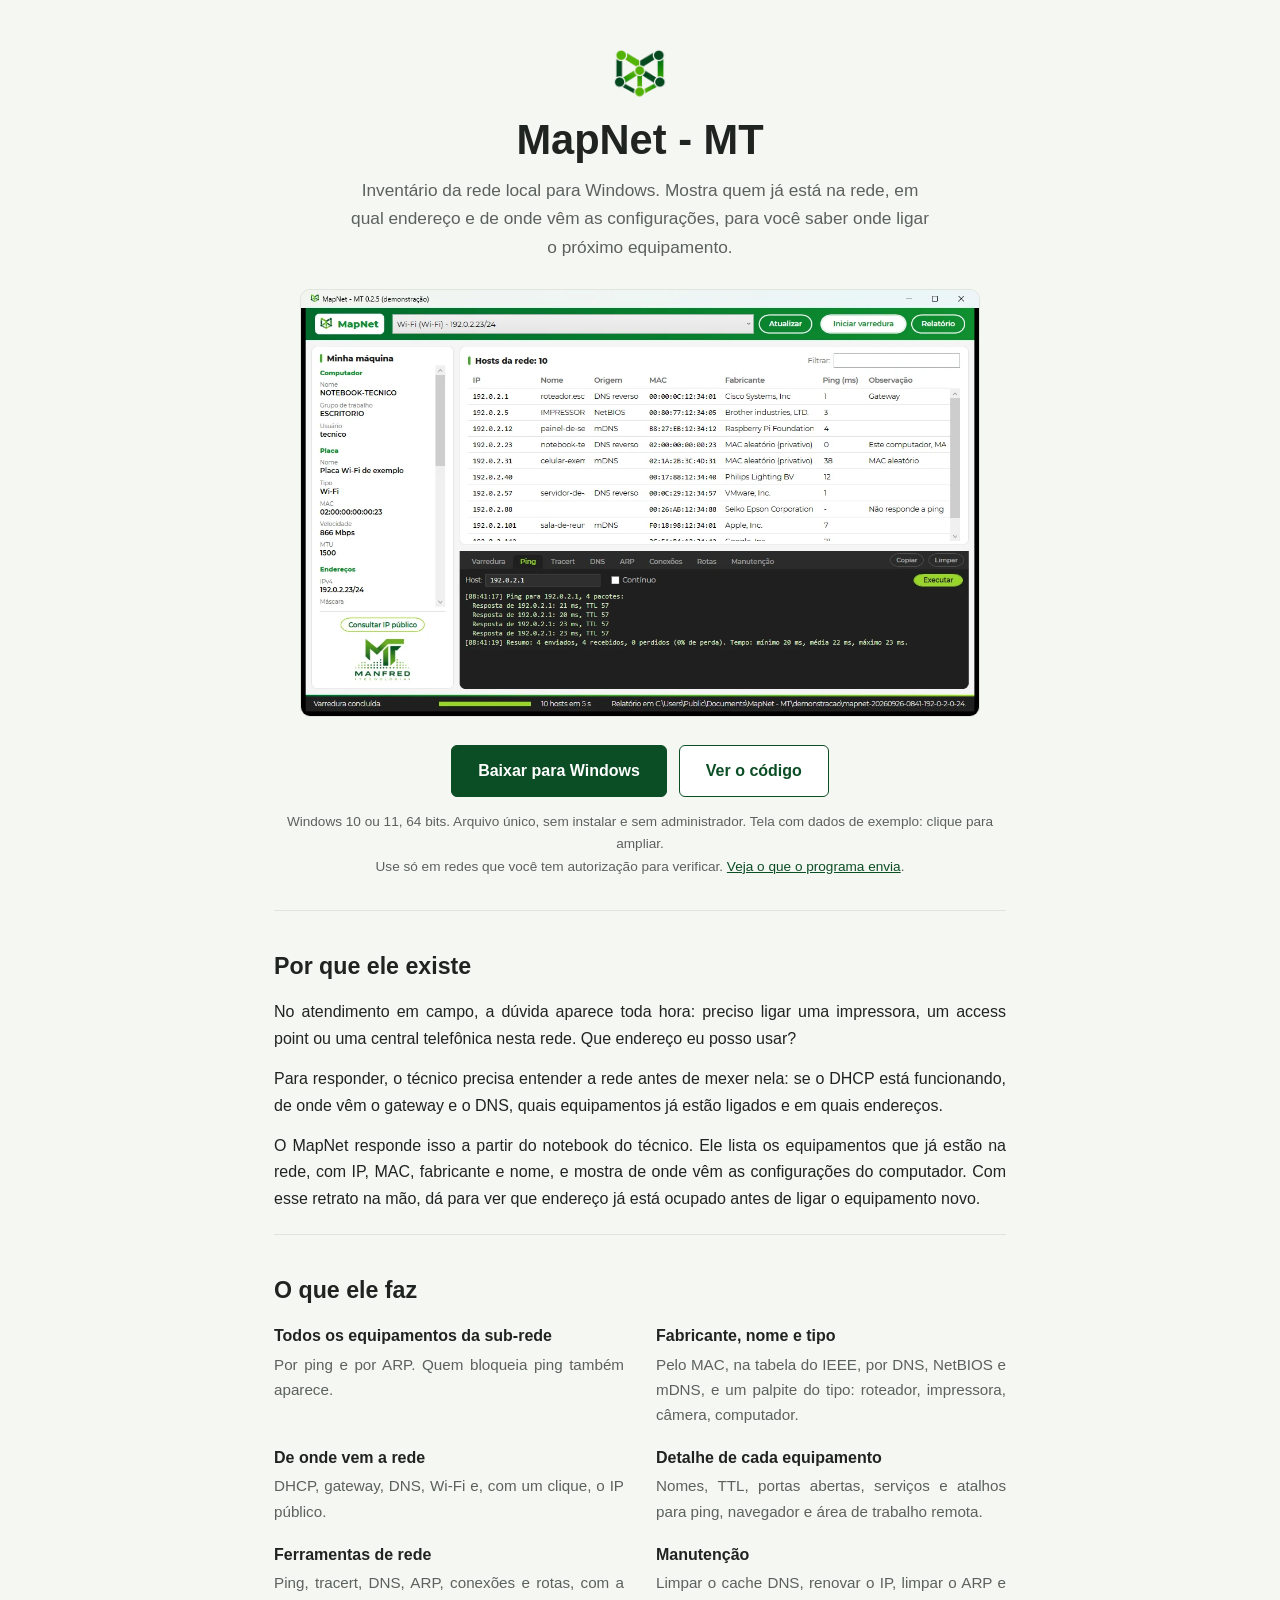
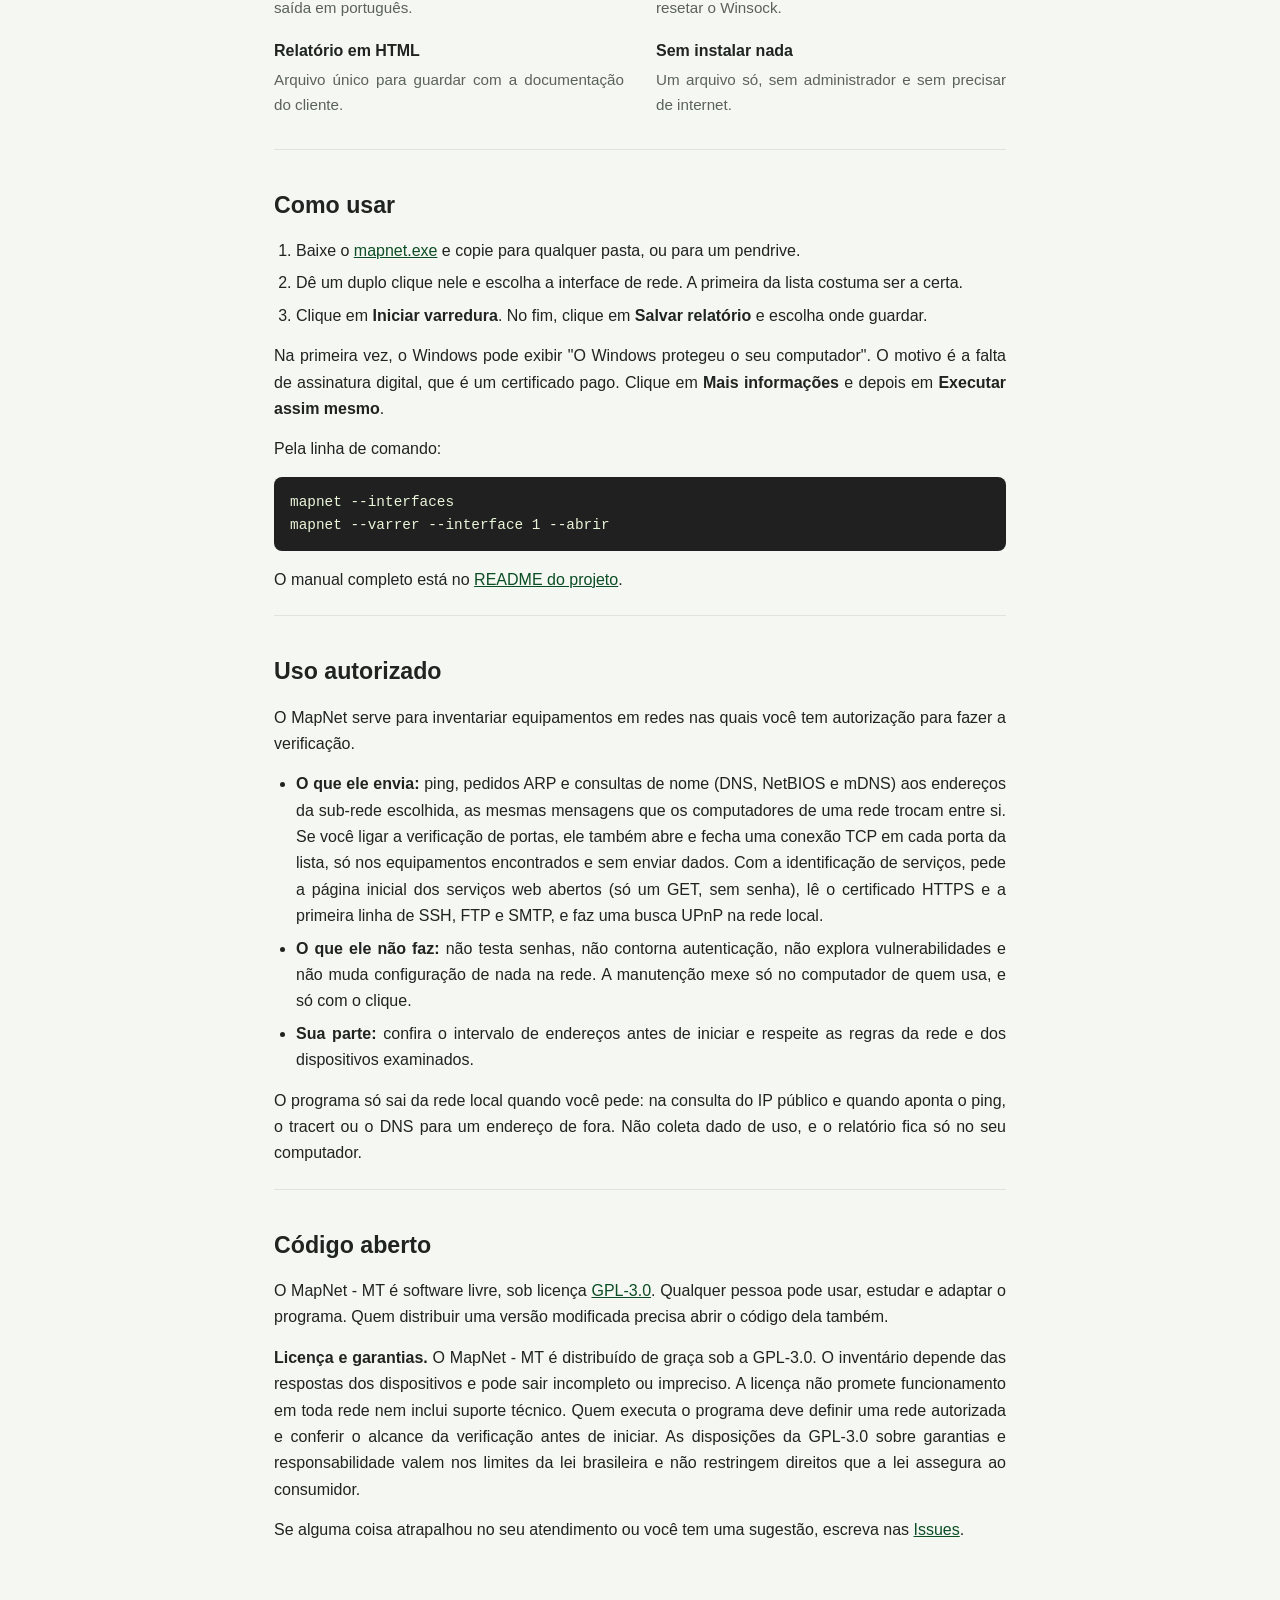
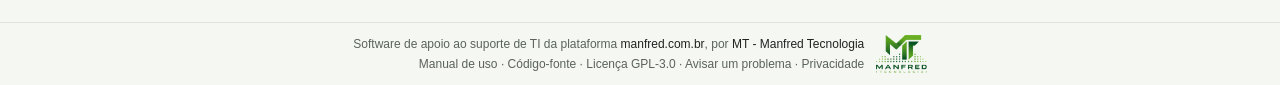
==== commit 085b8776: "Junta o PR #35: classificacao do tipo provavel Autores: Manfred Heil Junior" ====
--- a/public/index.html
+++ b/public/index.html
@@ -46,7 +46,7 @@
   <h2>O que ele faz</h2>
   <div class="itens">
     <div><h3>Todos os equipamentos da sub-rede</h3><p>Por ping e por ARP. Quem bloqueia ping também aparece.</p></div>
-    <div><h3>Fabricante e nome</h3><p>Pelo MAC, na tabela do IEEE, e por DNS, NetBIOS e mDNS.</p></div>
+    <div><h3>Fabricante, nome e tipo</h3><p>Pelo MAC, na tabela do IEEE, por DNS, NetBIOS e mDNS, e um palpite do tipo: roteador, impressora, câmera, computador.</p></div>
     <div><h3>De onde vem a rede</h3><p>DHCP, gateway, DNS, Wi-Fi e, com um clique, o IP público.</p></div>
     <div><h3>Detalhe de cada equipamento</h3><p>Nomes, TTL, portas abertas, serviços e atalhos para ping, navegador e área de trabalho remota.</p></div>
     <div><h3>Ferramentas de rede</h3><p>Ping, tracert, DNS, ARP, conexões e rotas, com a saída em português.</p></div>
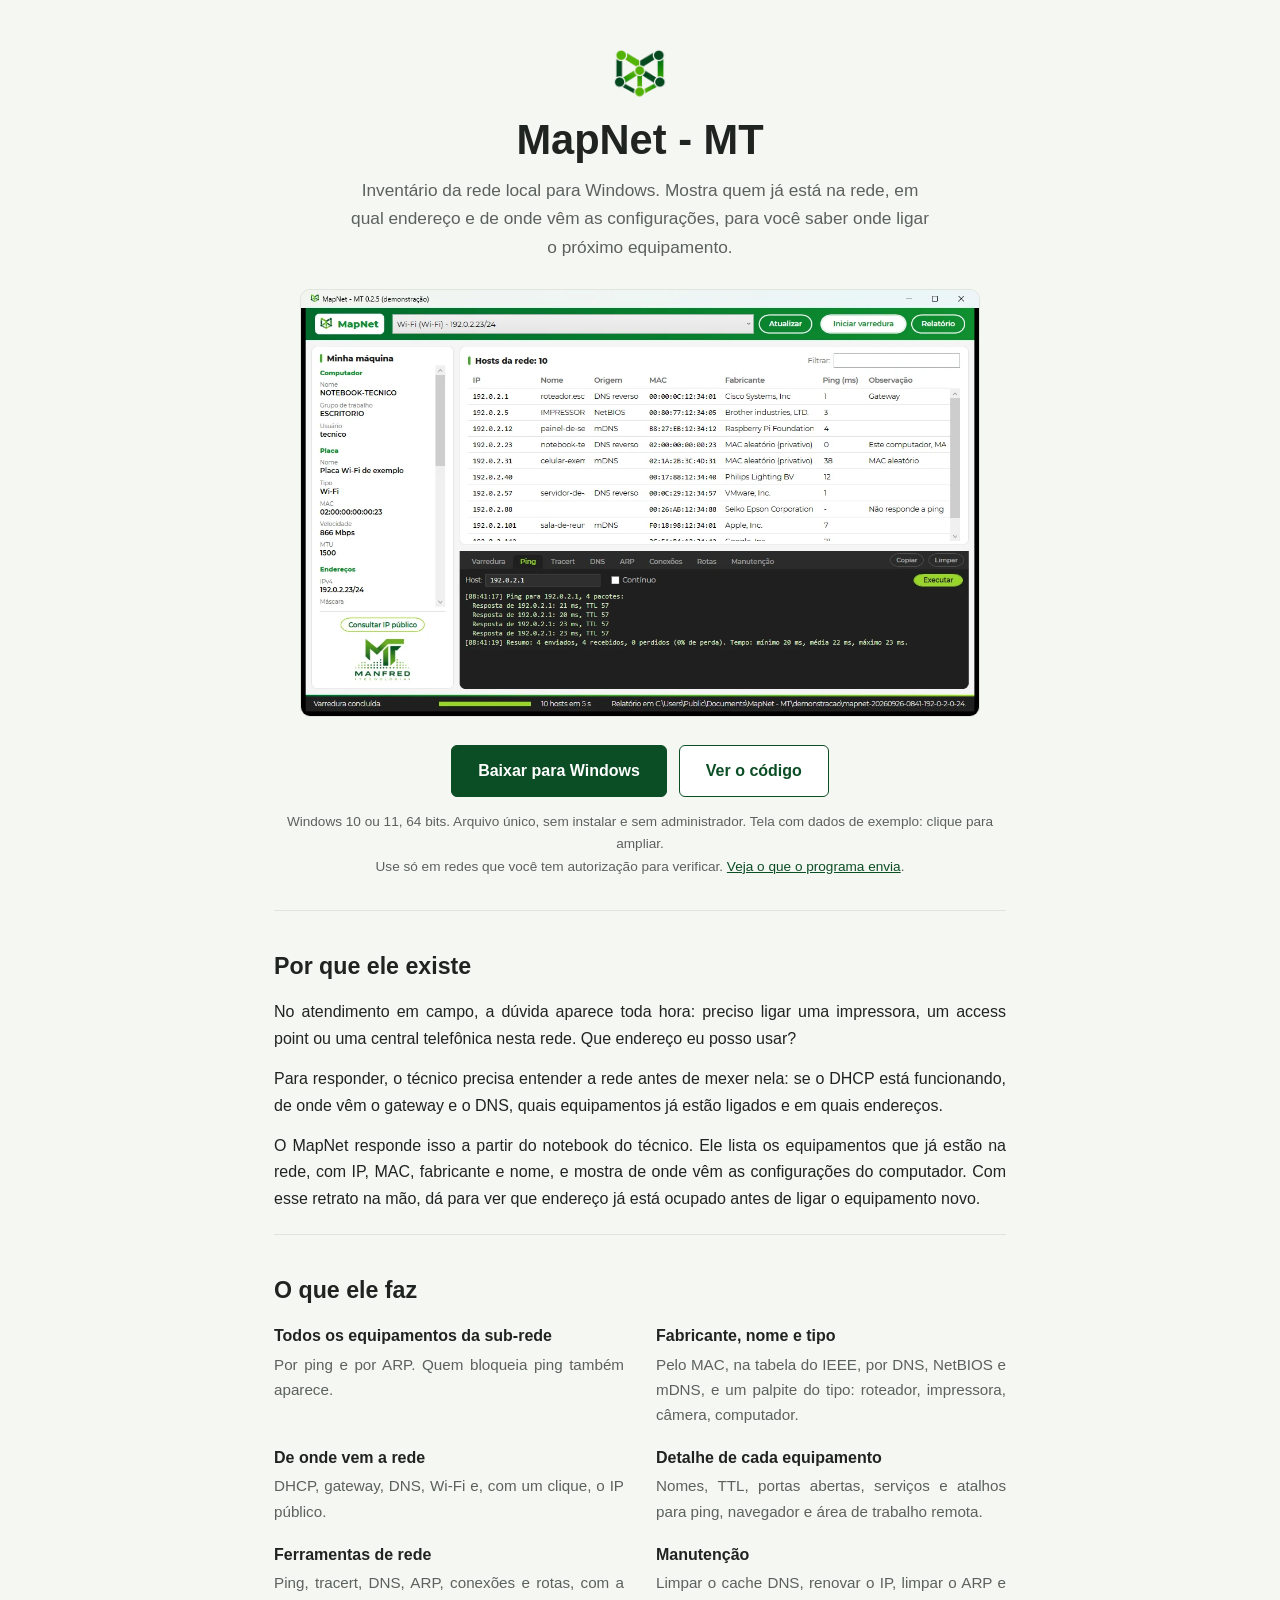
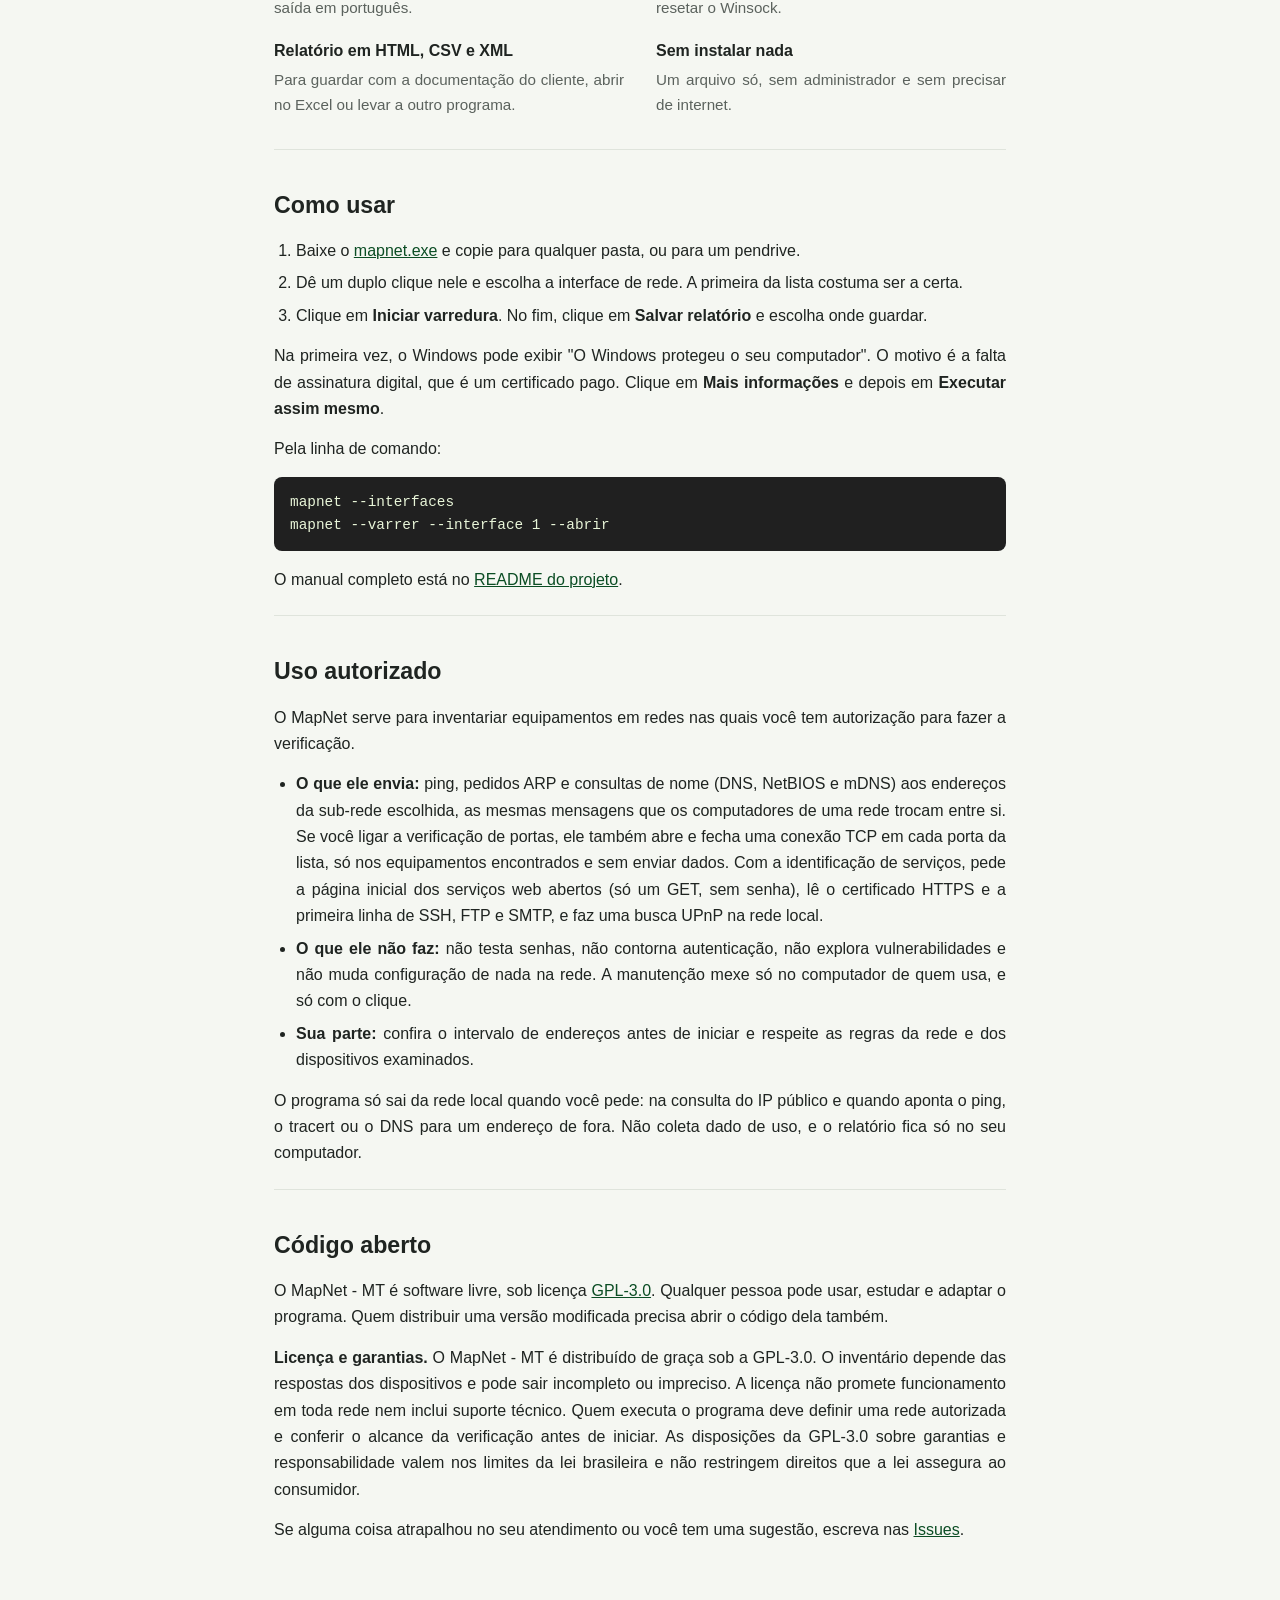
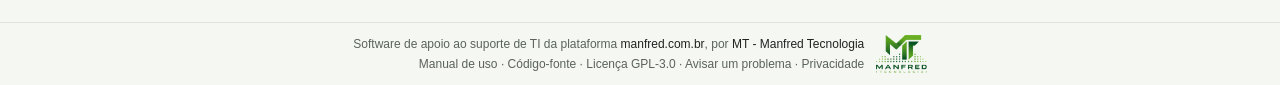
==== commit 63ae79da: "Junta o PR #36: relatorio em CSV e XML (1.0.0) Autores: Manfred Heil Junior" ====
--- a/public/index.html
+++ b/public/index.html
@@ -51,7 +51,7 @@
     <div><h3>Detalhe de cada equipamento</h3><p>Nomes, TTL, portas abertas, serviços e atalhos para ping, navegador e área de trabalho remota.</p></div>
     <div><h3>Ferramentas de rede</h3><p>Ping, tracert, DNS, ARP, conexões e rotas, com a saída em português.</p></div>
     <div><h3>Manutenção</h3><p>Limpar o cache DNS, renovar o IP, limpar o ARP e resetar o Winsock.</p></div>
-    <div><h3>Relatório em HTML</h3><p>Arquivo único para guardar com a documentação do cliente.</p></div>
+    <div><h3>Relatório em HTML, CSV e XML</h3><p>Para guardar com a documentação do cliente, abrir no Excel ou levar a outro programa.</p></div>
     <div><h3>Sem instalar nada</h3><p>Um arquivo só, sem administrador e sem precisar de internet.</p></div>
   </div>
 </section>
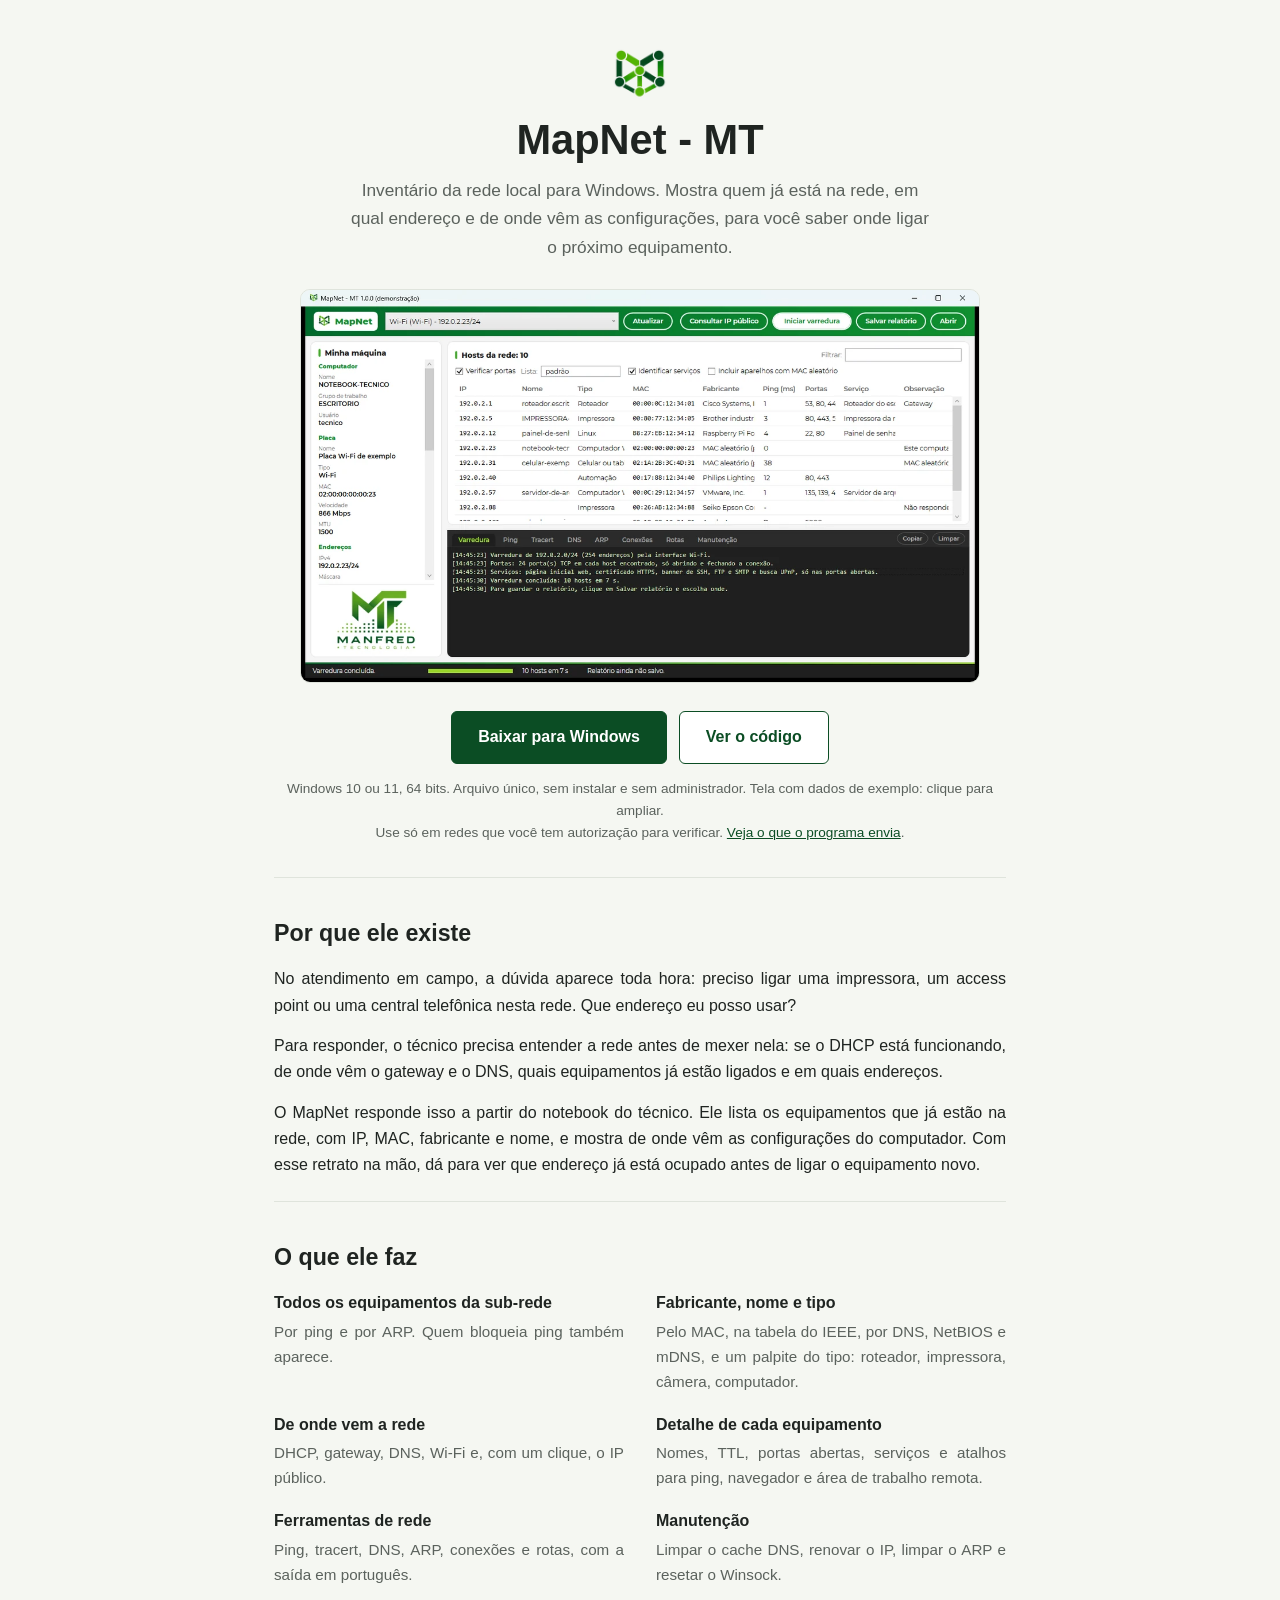
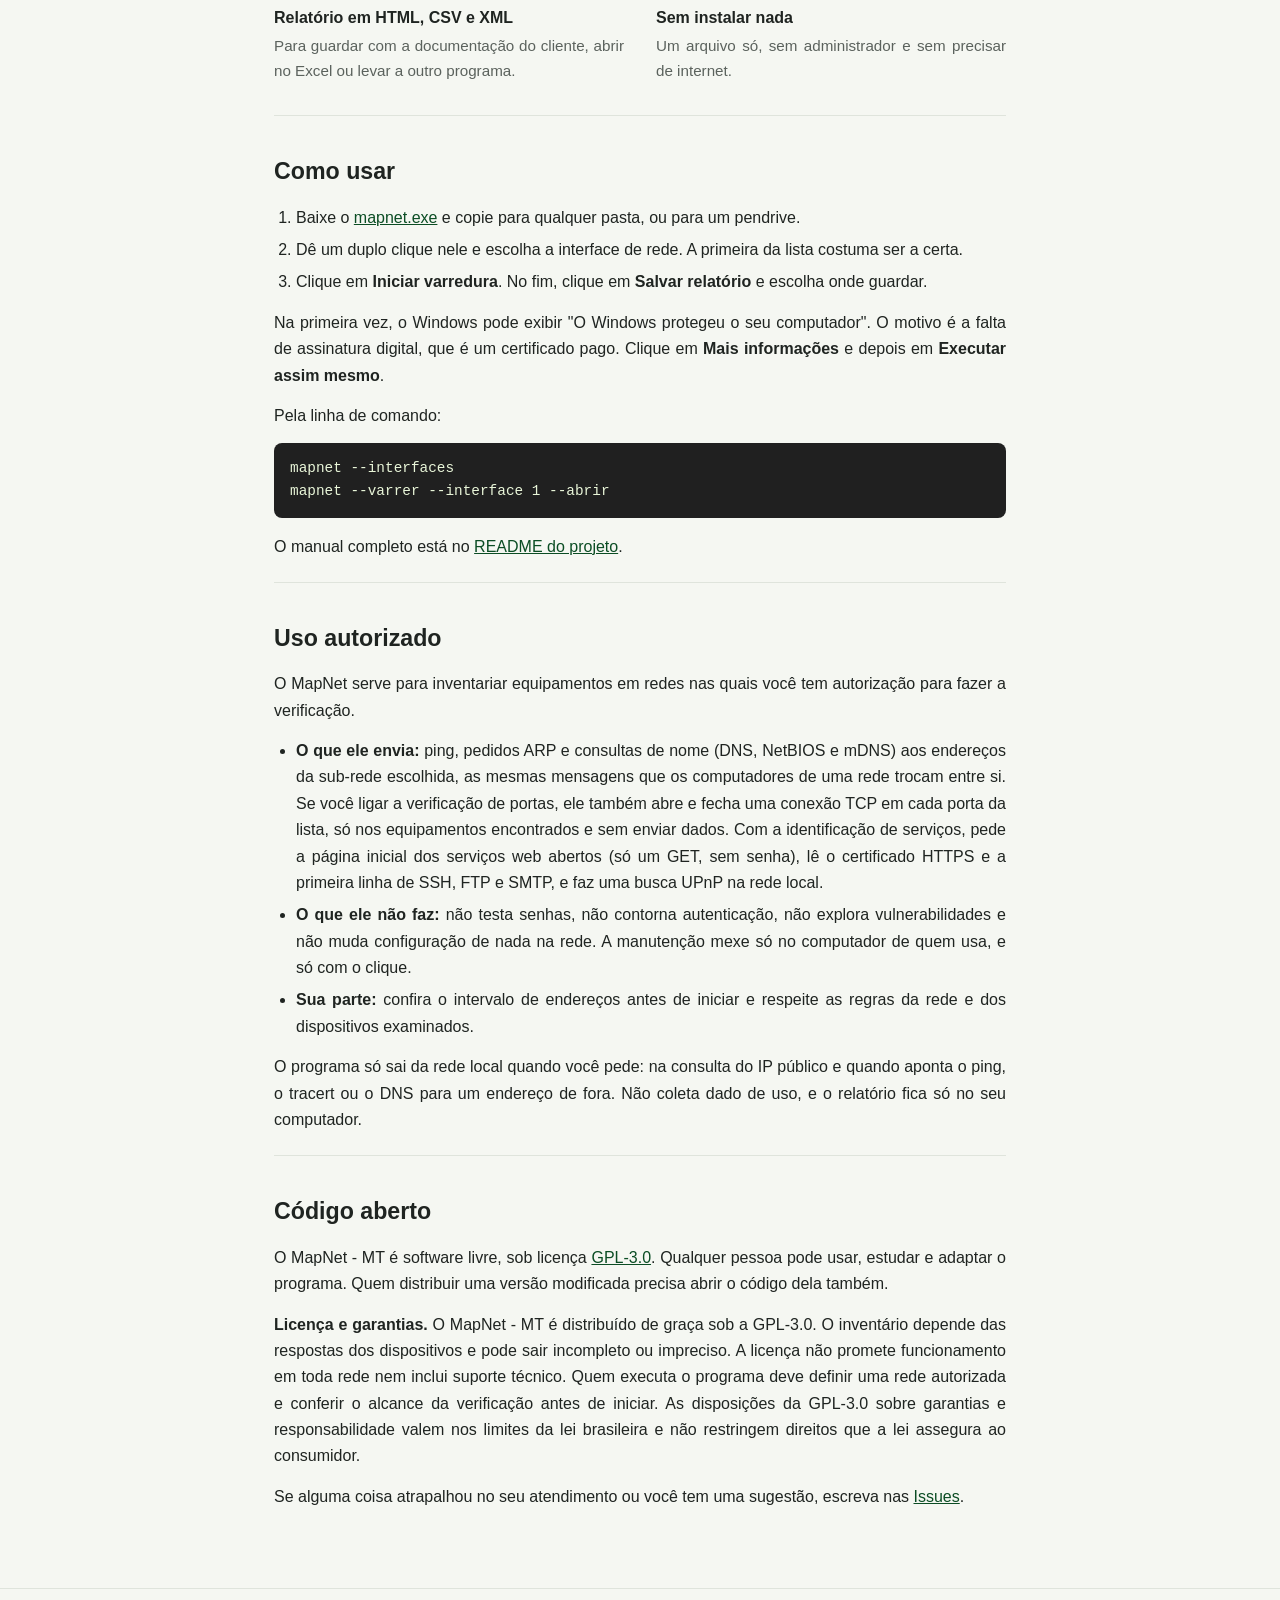
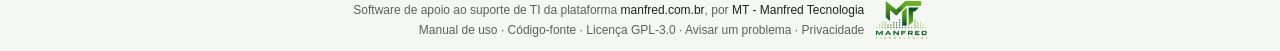
==== commit 9a23b09c: "Atualiza a tela da pagina para a versao 1.0.0 A imagem da pagina ainda era da v0.2.5, sem a coluna T" ====
--- a/public/index.html
+++ b/public/index.html
@@ -24,8 +24,8 @@
   <h1>MapNet - MT</h1>
   <p class="topo__frase">Inventário da rede local para Windows. Mostra quem já está na rede, em qual endereço e de onde vêm as configurações, para você saber onde ligar o próximo equipamento.</p>
   <figure class="tela">
-    <button type="button" id="abrir-tela" aria-label="Ampliar a tela do programa"><img src="img/mapnet-tela.webp" width="1180" height="740" alt="Janela do MapNet - MT com a tabela de hosts, a coluna Minha máquina e o ping no console"></button>
-    <dialog class="ampliada" id="tela-ampliada" aria-label="Tela do programa ampliada"><img src="img/mapnet-tela.webp" width="1180" height="740" alt="Janela do MapNet - MT ampliada"></dialog>
+    <button type="button" id="abrir-tela" aria-label="Ampliar a tela do programa"><img src="img/mapnet-tela.webp" width="1180" height="682" alt="Janela do MapNet - MT com a coluna Minha máquina e a tabela de hosts, com tipo, portas e serviços"></button>
+    <dialog class="ampliada" id="tela-ampliada" aria-label="Tela do programa ampliada"><img src="img/mapnet-tela.webp" width="1180" height="682" alt="Janela do MapNet - MT ampliada"></dialog>
   </figure>
   <div class="acoes">
     <a class="btn btn--primario" href="https://github.com/manfredjr/mapnet/releases/latest/download/mapnet.exe">Baixar para Windows</a>
